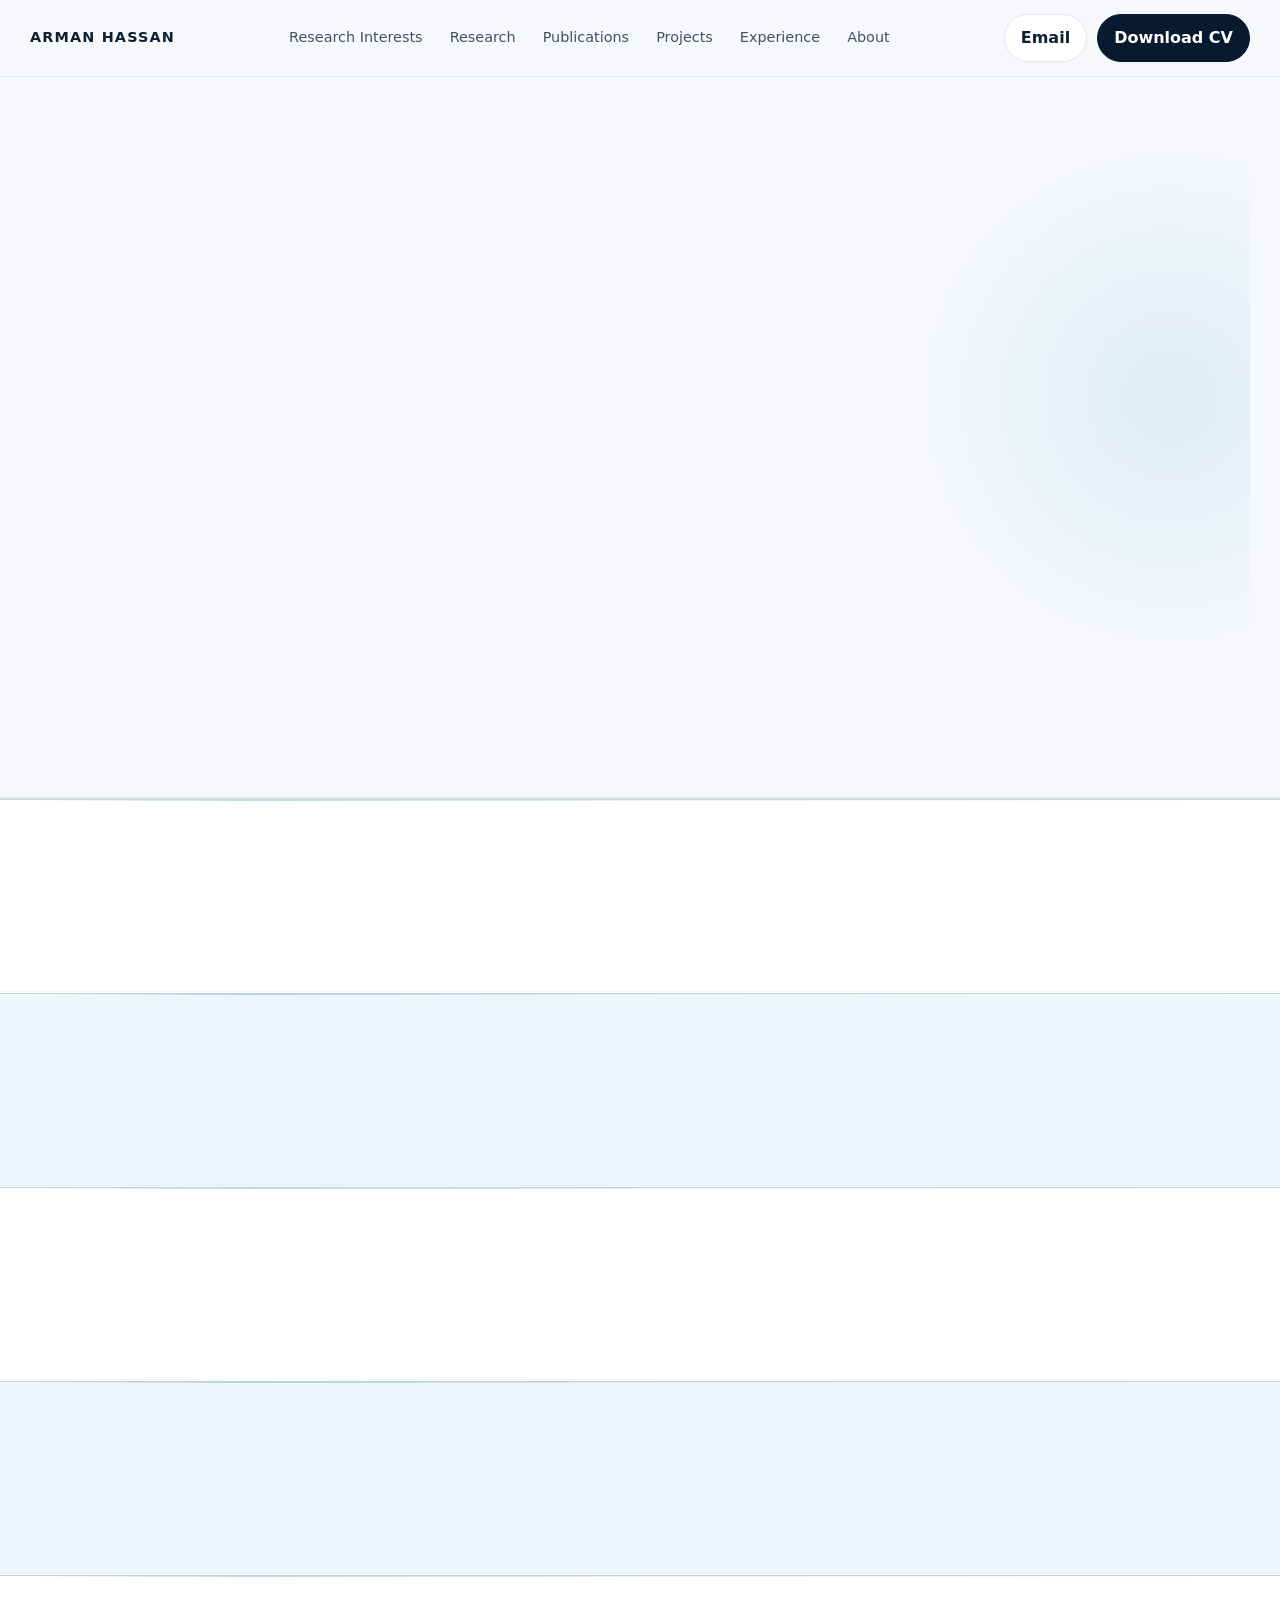
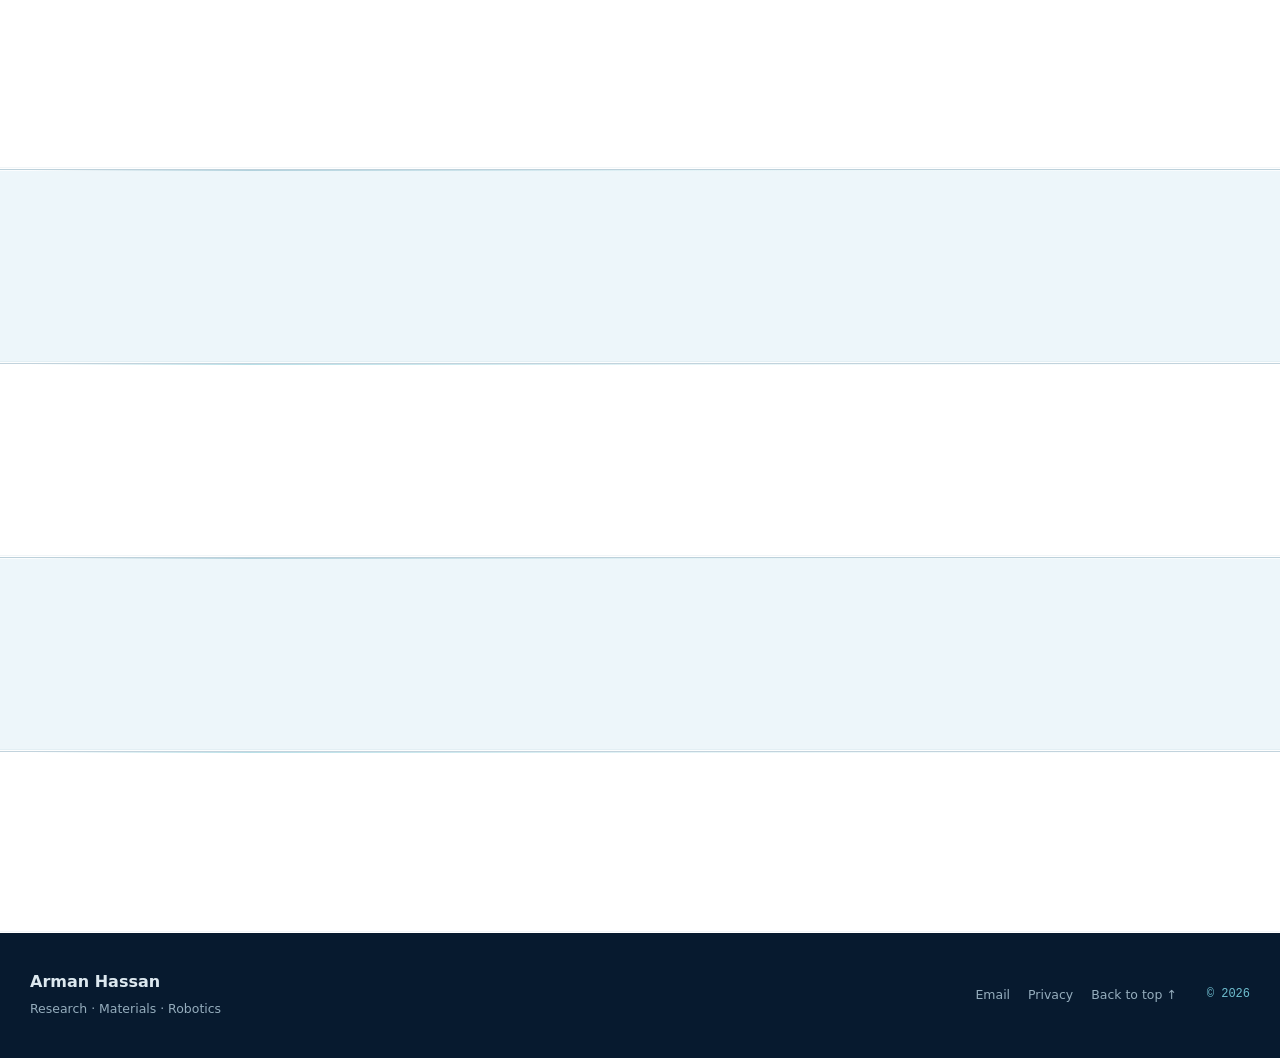
==== index.html @ c86fef94 "Add files via upload" ====
<!doctype html>
<html lang="en">
<head>
  <meta charset="utf-8">
  <meta name="viewport" content="width=device-width, initial-scale=1">
  <meta name="description" content="Mechanical Engineering researcher portfolio">
  <meta name="theme-color" content="#071a2f">
  <meta property="og:title" content="Md. Arman Hassan | Mechanical Engineering Researcher">
  <meta property="og:description" content="Research portfolio in thermal transport, advanced materials, programmable structures, and robotics.">
  <meta property="og:type" content="website">
  <title>Md. Arman Hassan | Mechanical Engineering Researcher</title>
  <link rel="stylesheet" href="css/style.css?v=20260914-subtle-rescroll-v1">
</head>
<body>
  <header class="nav">
    <div class="container nav-inner">
      <a class="brand" href="#top">ARMAN HASSAN</a>
      <button id="menu-toggle" class="menu-toggle" aria-label="Toggle menu" aria-expanded="false">☰</button>
      <nav id="nav-links" class="nav-links" aria-label="Primary navigation">
        <a href="#research-interests">Research Interests</a>
        <a href="#research">Research</a>
        <a href="#publications">Publications</a>
        <a href="#projects">Projects</a>
        <a href="#experience">Experience</a>
        <a href="#about">About</a>
      </nav>
      <div class="nav-actions">
        <a id="nav-email" class="nav-btn" data-location="navbar" href="#">Email</a>
        <a id="nav-cv" class="nav-btn primary cv-link" data-location="navbar" href="#" target="_blank">Download CV</a>
      </div>
    </div>
  </header>

  <main id="top">
    <section class="container hero" id="hero"></section>
    <div class="stats-wrap"><div class="container stats" id="stats"></div></div>

    <section class="section portfolio-section section-surface-white">
      <div class="container" id="research-interests"></div>
    </section>

    <section class="section portfolio-section section-surface-blue">
      <div class="container" id="research"></div>
    </section>

    <section class="section portfolio-section section-surface-white">
      <div class="container" id="publications"></div>
    </section>

    <section class="section portfolio-section section-surface-blue">
      <div class="container" id="bridge"></div>
    </section>

    <section class="section portfolio-section section-surface-white">
      <div class="container" id="projects"></div>
    </section>

    <section class="section portfolio-section section-surface-blue">
      <div class="container" id="experience"></div>
    </section>

    <section class="section portfolio-section section-surface-white">
      <div class="container" id="skills"></div>
      <div class="container" id="honors"></div>
    </section>

    <section class="section portfolio-section section-surface-blue">
      <div class="container" id="about"></div>
    </section>

    <section class="section portfolio-section section-surface-white portfolio-section-contact">
      <div class="container" id="contact"></div>
    </section>
  </main>

  <footer class="footer">
    <div class="container footer-inner">
      <div><strong id="footer-name">Arman Hassan</strong><span>Research · Materials · Robotics</span></div>
      <div class="footer-links"><a id="footer-email" href="#">Email</a><a href="privacy.html">Privacy</a><a href="#top">Back to top ↑</a></div>
      <div class="footer-mark">© 2026</div>
    </div>
  </footer>

  <script src="js/portfolio-data.js?v=20260913-subtle-motion-v2"></script>
  <script src="js/analytics.js?v=20260913-subtle-motion-v2"></script>
  <script src="js/app.js?v=20260914-subtle-rescroll-v1"></script>
</body>
</html>
---- css/style.css ----
/* SUBTLE RE-SCROLL STYLE BUILD: 20260914-subtle-rescroll-v1 */
/* SUBTLE PROFESSIONAL MOTION STYLE BUILD: 20260913-subtle-motion-v2 */
/* REFERENCE-INSPIRED MOTION STYLE BUILD: 20260913-reference-motion-v1 */
/* CLEAN BRIDGE ICON STYLE BUILD: 20260910-clean-bridge-icons-v1 */
/* FINAL SECTION + BULLET POLISH BUILD: 20260910-alt-sections-clean-v1 */
/* STRONG SECTION TRANSITION STYLE BUILD: 20260910-section-transitions-v2 */
/* PROFESSIONAL NO-NUMBERING STYLE BUILD: 20260910-professional-no-numbers */
/* PORTFOLIO STYLE BUILD: 20260910-final2 */
:root {
  --bg: #f6f8fb;
  --surface: #ffffff;
  --ink: #102033;
  --muted: #627184;
  --line: #dfe6ee;
  --navy: #071a2f;
  --blue: #0e4f6e;
  --cyan: #28a4bf;
  --cyan-soft: #e7f6f9;
  --radius: 22px;
  --shadow: 0 18px 60px rgba(16, 32, 51, .08);
  --max: 1220px;
}
*{box-sizing:border-box} html{scroll-behavior:smooth} body{margin:0;background:var(--bg);color:var(--ink);font-family:Inter,ui-sans-serif,system-ui,-apple-system,BlinkMacSystemFont,"Segoe UI",sans-serif;line-height:1.65;-webkit-font-smoothing:antialiased} a{color:inherit;text-decoration:none} img{display:block;max-width:100%} button{font:inherit} .container{width:min(var(--max),calc(100% - 40px));margin:auto}.section{padding:96px 0}.section-alt{background:#edf2f7}.eyebrow{font-size:.76rem;letter-spacing:.17em;text-transform:uppercase;font-weight:800;color:var(--blue)}
.nav{position:sticky;top:0;z-index:50;background:rgba(246,248,251,.84);backdrop-filter:blur(18px);border-bottom:1px solid rgba(223,230,238,.8)}.nav-inner{height:76px;display:flex;align-items:center;justify-content:space-between;gap:24px}.brand{font-weight:900;letter-spacing:.08em;font-size:.9rem}.nav-links{display:flex;align-items:center;gap:27px;font-size:.9rem;color:#415266}.nav-links a:hover{color:var(--navy)}.nav-actions{display:flex;gap:10px}.menu-toggle{display:none;border:0;background:none;font-size:1.35rem;cursor:pointer}.nav-btn{padding:10px 16px;border:1px solid var(--line);border-radius:999px;font-weight:700;background:#fff}.nav-btn.primary{background:var(--navy);color:#fff;border-color:var(--navy)}
.hero{min-height:720px;display:grid;grid-template-columns:1.08fr .92fr;gap:80px;align-items:center;padding-top:64px;padding-bottom:64px;position:relative;overflow:hidden}.hero::before{content:"";position:absolute;width:520px;height:520px;border-radius:50%;background:radial-gradient(circle,rgba(40,164,191,.12),transparent 68%);right:-180px;top:60px;pointer-events:none}.hero-copy h1{font-size:clamp(3.5rem,7vw,6.4rem);line-height:.96;letter-spacing:-.055em;margin:14px 0 22px;color:var(--navy);max-width:800px}.hero-kicker{font-size:1.25rem;font-weight:750;color:#1c4e66;margin:0 0 22px}.hero-text{max-width:720px;color:#506073;font-size:1.06rem}.phd-chip{display:inline-flex;align-items:center;gap:9px;margin:22px 0 24px;font-size:.85rem;font-weight:800;border:1px solid #cde4e9;background:var(--cyan-soft);padding:8px 13px;border-radius:999px;color:#15566a}.phd-chip span{width:8px;height:8px;border-radius:50%;background:var(--cyan)}.hero-actions{display:flex;align-items:center;flex-wrap:wrap;gap:12px}.btn{display:inline-flex;align-items:center;justify-content:center;min-height:48px;padding:0 20px;border-radius:12px;font-weight:800;border:1px solid transparent;transition:.2s ease}.btn-primary{background:var(--navy);color:#fff}.btn-primary:hover{transform:translateY(-2px);box-shadow:0 12px 30px rgba(7,26,47,.18)}.btn-secondary{background:#fff;border-color:var(--line)}.btn-secondary:hover{border-color:#9fb5c6}.btn-small{min-height:40px;padding:0 14px;font-size:.85rem}.text-link{font-weight:800;color:var(--blue);padding:10px}.social-row{display:flex;gap:9px;margin-top:22px}.social-link{width:38px;height:38px;border:1px solid var(--line);border-radius:50%;display:grid;place-items:center;background:#fff;font-size:.75rem;font-weight:900}.portrait-shell{position:relative;max-width:470px;margin-left:auto}.portrait{width:100%;aspect-ratio:4/5;object-fit:cover;object-position:center 20%;border-radius:34px;box-shadow:var(--shadow);filter:saturate(.88)}.portrait-shell::before{content:"";position:absolute;inset:-22px 28px 30px -22px;border:1px solid #c7dde5;border-radius:38px;z-index:-1}.portrait-caption{position:absolute;left:-42px;bottom:30px;background:rgba(255,255,255,.95);border:1px solid var(--line);border-radius:16px;padding:16px 18px;box-shadow:0 12px 32px rgba(16,32,51,.1);display:flex;flex-direction:column;max-width:270px}.portrait-caption strong{font-size:.9rem}.portrait-caption span{font-size:.78rem;color:var(--muted)}.lattice{position:absolute;width:150px;height:150px;background-image:linear-gradient(30deg,rgba(40,164,191,.15) 12%,transparent 12.5%,transparent 87%,rgba(40,164,191,.15) 87.5%),linear-gradient(150deg,rgba(40,164,191,.15) 12%,transparent 12.5%,transparent 87%,rgba(40,164,191,.15) 87.5%);background-size:44px 76px;z-index:-1}.lattice-a{right:-42px;top:-40px}.lattice-b{left:-70px;bottom:50px;transform:rotate(18deg)}
.stats-wrap{border-top:1px solid var(--line);border-bottom:1px solid var(--line);background:#fff}.stats{display:grid;grid-template-columns:repeat(5,1fr)}.stat{padding:28px 22px;border-right:1px solid var(--line)}.stat:last-child{border-right:0}.stat strong{display:block;font-size:1.2rem;color:var(--navy)}.stat span{display:block;font-size:.82rem;color:var(--muted);margin-top:2px}.section-head{display:grid;grid-template-columns:60px minmax(0,760px);gap:20px;margin-bottom:44px}.section-index{font-family:ui-monospace,SFMono-Regular,Menlo,monospace;color:#90a3b4;font-size:.82rem;padding-top:8px}.section-head h2,.bridge-box h2,.contact-card h2{font-size:clamp(2.2rem,5vw,4rem);line-height:1.05;letter-spacing:-.04em;margin:4px 0 16px;color:var(--navy)}.section-head p{margin:0;color:var(--muted);max-width:720px}
.interest-grid{display:grid;grid-template-columns:1.15fr 1fr .85fr;gap:18px}.interest-card{background:#fff;border:1px solid var(--line);border-radius:var(--radius);padding:30px;position:relative;min-height:360px}.interest-card.primary{background:var(--navy);color:#eaf2f7;border-color:var(--navy)}.interest-card.primary .micro-label,.interest-card.primary p{color:#a9c0d2}.interest-card.primary .tag{background:rgba(255,255,255,.08);border-color:rgba(255,255,255,.16);color:#eaf6fb}.interest-card h3{font-size:1.55rem;line-height:1.2;margin:10px 0 14px}.interest-card p{font-size:.93rem;color:var(--muted)}.card-number{position:absolute;right:24px;top:20px;font-family:ui-monospace,monospace;color:#9eb1c2;font-size:.8rem}.micro-label{font-size:.7rem;text-transform:uppercase;letter-spacing:.14em;font-weight:850;color:var(--blue)}.tag-row{display:flex;flex-wrap:wrap;gap:7px;margin-top:20px}.tag{font-size:.72rem;padding:6px 9px;border-radius:999px;border:1px solid #dbe6ee;background:#f7fafc;color:#4d6072}
.research-list{display:grid;gap:28px}.research-card{display:grid;grid-template-columns:1.02fr .98fr;background:#fff;border:1px solid var(--line);border-radius:26px;overflow:hidden;box-shadow:0 14px 40px rgba(16,32,51,.045)}.research-card:nth-child(even){grid-template-columns:.98fr 1.02fr}.research-card:nth-child(even) .research-image-wrap{order:2}.research-image-wrap{min-height:380px;background:#0e2638;overflow:hidden}.research-image{width:100%;height:100%;object-fit:cover;transition:transform .4s ease}.research-card:hover .research-image{transform:scale(1.018)}.research-content{padding:42px}.research-content h3{font-size:1.8rem;line-height:1.18;margin:12px 0 8px;color:var(--navy)}.project-meta{display:flex;align-items:center;gap:9px;font-size:.75rem;text-transform:uppercase;letter-spacing:.1em;font-weight:800;color:var(--blue)}.status-dot{width:6px;height:6px;border-radius:50%;background:var(--cyan)}.institution{font-weight:800;color:#41566b}.supervisor{font-size:.85rem;color:var(--muted)}.method-line{margin-top:22px;padding-top:18px;border-top:1px solid var(--line);display:flex;gap:12px;font-size:.82rem;color:var(--muted)}.method-line strong{color:var(--ink)}.workflow{display:flex;align-items:center;justify-content:space-between;gap:8px;margin-top:34px;background:#0a2035;color:#e7f3fa;border-radius:20px;padding:18px 22px;overflow-x:auto}.workflow-step{min-width:118px}.workflow-step span{display:block;font-size:.68rem;color:#6fb7c9;font-family:ui-monospace,monospace}.workflow-step strong{display:block;font-size:.78rem;margin-top:5px}.workflow-arrow{color:#64b8c9}
.publication-list{border-top:1px solid var(--line)}.publication{display:grid;grid-template-columns:64px 1fr 170px;gap:24px;padding:32px 0;border-bottom:1px solid var(--line)}.publication-number{font-family:ui-monospace,monospace;color:#92a4b5}.publication-main h3{font-size:1.25rem;line-height:1.35;margin:4px 0 8px}.publication-year{font-size:.75rem;font-weight:800;color:var(--blue)}.authors,.publication-main p{color:var(--muted);font-size:.9rem}.contribution{padding-left:14px;border-left:3px solid #bee1e9}.publication-action{display:flex;flex-direction:column;align-items:flex-end;gap:8px}.publication-action span{font-family:ui-monospace,monospace;font-size:.7rem;color:var(--muted);text-align:right}
.bridge-box{background:linear-gradient(145deg,#071a2f,#0b3549);color:#dcebf2;border-radius:32px;padding:64px;position:relative;overflow:hidden}.bridge-box::after{content:"";position:absolute;width:400px;height:400px;border:1px solid rgba(99,205,230,.14);border-radius:50%;right:-130px;top:-130px}.bridge-box h2{color:#fff}.bridge-box .eyebrow{color:#70c8d8}.bridge-intro{max-width:900px;color:#abc2cf}.bridge-stages{display:grid;grid-template-columns:1fr 50px 1fr 50px 1fr;gap:10px;align-items:center;margin-top:40px}.bridge-stage{border:1px solid rgba(255,255,255,.12);border-radius:18px;padding:24px;background:rgba(255,255,255,.035)}.bridge-stage h3{margin:10px 0}.bridge-stage ul{margin:0;padding-left:18px;color:#a9c0ce;font-size:.88rem}.bridge-icon{font-family:ui-monospace,monospace;color:#76c6d6;font-size:.75rem}.bridge-arrow{text-align:center;font-size:1.6rem;color:#63b9ca}
.project-grid{display:grid;grid-template-columns:repeat(3,1fr);gap:18px}.project-card{background:#fff;border:1px solid var(--line);border-radius:22px;overflow:hidden;transition:.22s ease}.project-card:hover{transform:translateY(-4px);box-shadow:0 16px 40px rgba(16,32,51,.08)}.project-featured{grid-column:span 2}.project-image-wrap{aspect-ratio:16/10;background:#0b1827;overflow:hidden}.project-featured .project-image-wrap{aspect-ratio:16/8}.project-image{width:100%;height:100%;object-fit:contain;padding:16px;transition:.3s ease}.project-card:hover .project-image{transform:scale(1.025)}.project-body{padding:24px}.project-body h3{font-size:1.25rem;line-height:1.25;margin:7px 0}.project-body p{font-size:.9rem;color:var(--muted)}.role{font-weight:800;color:#425c72!important}
.experience-grid{display:grid;grid-template-columns:1fr 1fr;gap:50px}.experience-label{font-size:.8rem;text-transform:uppercase;letter-spacing:.12em;color:var(--blue);border-bottom:1px solid var(--line);padding-bottom:12px}.timeline-item{display:grid;grid-template-columns:18px 1fr;gap:12px;position:relative;padding:22px 0;border-bottom:1px solid var(--line)}.timeline-dot{width:9px;height:9px;border-radius:50%;background:var(--cyan);margin-top:9px}.timeline-item h3{margin:0 0 2px}.timeline-item p{color:var(--muted);font-size:.91rem}.period{font-family:ui-monospace,monospace!important;font-size:.72rem!important;color:var(--blue)!important}.education-card{margin-top:50px;background:#fff;border:1px solid var(--line);border-radius:22px;padding:32px;display:grid;grid-template-columns:1fr 1fr;gap:30px}.education-card h3{font-size:1.5rem;margin:6px 0}.education-thesis{color:var(--muted)}.education-metrics{display:grid;grid-template-columns:repeat(3,1fr);gap:10px}.education-metrics div{border-left:1px solid var(--line);padding-left:16px}.education-metrics strong{display:block}.education-metrics span{font-size:.75rem;color:var(--muted)}
.skills-grid{display:grid;grid-template-columns:repeat(5,1fr);gap:12px}.skill-card{background:#fff;border:1px solid var(--line);border-radius:18px;padding:22px}.skill-card h3{font-size:.9rem;min-height:42px}.skill-list{display:flex;flex-direction:column;gap:8px}.skill-list span{font-size:.82rem;color:var(--muted);padding-bottom:7px;border-bottom:1px dashed #e4eaf0}.honors-strip{margin-top:50px;display:grid;grid-template-columns:repeat(3,1fr);border:1px solid var(--line);border-radius:18px;overflow:hidden;background:#fff}.honors-strip div{padding:22px;border-right:1px solid var(--line)}.honors-strip div:last-child{border-right:0}.honors-strip strong{display:block}.honors-strip span{font-size:.8rem;color:var(--muted)}
.about-grid{display:grid;grid-template-columns:.8fr 1.2fr;gap:70px;align-items:start}.about-grid .section-head{grid-template-columns:50px 1fr;margin:0}.about-copy{font-size:1.13rem;line-height:1.85;color:#4f6072;margin:0}.contact-card{display:grid;grid-template-columns:1.2fr .8fr;gap:60px;background:#fff;border:1px solid var(--line);border-radius:28px;padding:50px;box-shadow:var(--shadow)}.contact-card h2{font-size:3rem}.contact-card p{color:var(--muted)}.contact-actions{display:flex;flex-direction:column;align-items:flex-start;gap:12px;justify-content:center}.contact-actions span{font-size:.82rem;color:var(--muted)}
.footer{background:#071a2f;color:#dce8ef;padding:36px 0}.footer-inner{display:grid;grid-template-columns:1fr auto auto;gap:30px;align-items:center}.footer strong{display:block}.footer span,.footer a{font-size:.78rem;color:#95adbd}.footer a:hover{color:#fff}.footer-links{display:flex;gap:18px}.footer-mark{font-family:ui-monospace,monospace;color:#70bfd0;font-size:.75rem}
.reveal{opacity:0;transform:translateY(16px);transition:opacity .55s ease,transform .55s ease}.reveal.visible{opacity:1;transform:none}
.privacy-main{max-width:820px;margin:90px auto;padding:0 24px}.privacy-main h1{font-size:3rem;letter-spacing:-.04em}.privacy-main h2{margin-top:38px}.privacy-main p,.privacy-main li{color:var(--muted)}
@media (max-width:1020px){.hero{grid-template-columns:1fr .72fr;gap:36px}.hero-copy h1{font-size:4.4rem}.interest-grid{grid-template-columns:1fr 1fr}.interest-card.support{grid-column:span 2}.project-grid{grid-template-columns:1fr 1fr}.skills-grid{grid-template-columns:repeat(3,1fr)}.bridge-box{padding:44px}.bridge-stages{grid-template-columns:1fr}.bridge-arrow{transform:rotate(90deg)}.publication{grid-template-columns:46px 1fr}.publication-action{grid-column:2;align-items:flex-start}.experience-grid{gap:28px}.education-card{grid-template-columns:1fr}.about-grid{grid-template-columns:1fr}.contact-card{grid-template-columns:1fr}}
@media (max-width:760px){.container{width:min(100% - 26px,var(--max))}.section{padding:68px 0}.nav-inner{height:68px}.nav-actions{display:none}.menu-toggle{display:block}.nav-links{position:absolute;left:13px;right:13px;top:72px;display:none;flex-direction:column;align-items:stretch;background:#fff;padding:18px;border:1px solid var(--line);border-radius:16px;box-shadow:var(--shadow)}.nav-links.open{display:flex}.hero{grid-template-columns:1fr;padding-top:48px;min-height:0}.hero-copy h1{font-size:3.3rem}.hero-visual{order:-1}.portrait-shell{max-width:310px;margin:auto}.portrait-caption{left:-4px;right:-4px;bottom:-24px;max-width:none}.stats{grid-template-columns:repeat(2,1fr)}.stat{border-bottom:1px solid var(--line)}.stat:nth-child(even){border-right:0}.section-head{grid-template-columns:1fr;gap:4px}.section-index{display:none}.interest-grid{grid-template-columns:1fr}.interest-card.support{grid-column:auto}.research-card,.research-card:nth-child(even){grid-template-columns:1fr}.research-card:nth-child(even) .research-image-wrap{order:0}.research-image-wrap{min-height:260px}.research-content{padding:26px}.workflow{align-items:flex-start}.publication{grid-template-columns:1fr}.publication-number{display:none}.publication-action{grid-column:auto}.bridge-box{padding:30px 22px}.project-grid{grid-template-columns:1fr}.project-featured{grid-column:auto}.experience-grid{grid-template-columns:1fr}.education-metrics{grid-template-columns:1fr}.skills-grid{grid-template-columns:1fr 1fr}.honors-strip{grid-template-columns:1fr}.honors-strip div{border-right:0;border-bottom:1px solid var(--line)}.contact-card{padding:30px 22px}.contact-card h2{font-size:2.25rem}.footer-inner{grid-template-columns:1fr}.footer-links{flex-wrap:wrap}}
@media (max-width:480px){.hero-copy h1{font-size:2.85rem}.skills-grid{grid-template-columns:1fr}.stats{grid-template-columns:1fr}.stat{border-right:0}.hero-actions{align-items:stretch}.hero-actions .btn{width:100%}.text-link{text-align:center}}


/* ==========================================================
   SUBTLE PORTFOLIO ANIMATIONS
   Academic, restrained, and disabled for reduced motion.
   ========================================================== */

/* A little depth when the sticky navigation separates from the page */
.nav{
  transition:background-color .28s ease,border-color .28s ease,box-shadow .28s ease;
}
.nav.nav-scrolled{
  background:rgba(246,248,251,.94);
  border-bottom-color:rgba(192,207,219,.9);
  box-shadow:0 10px 30px rgba(16,32,51,.055);
}

/* Animated navigation underline */
.nav-links a{
  position:relative;
  transition:color .2s ease;
}
.nav-links a::after{
  content:"";
  position:absolute;
  left:0;
  right:0;
  bottom:-8px;
  height:2px;
  border-radius:999px;
  background:var(--cyan);
  transform:scaleX(0);
  transform-origin:center;
  transition:transform .22s ease;
}
.nav-links a:hover::after,
.nav-links a:focus-visible::after{
  transform:scaleX(1);
}

/* Hero entrance is slightly more directional than the standard reveal */
.hero-copy.reveal{
  transform:translate3d(-18px,20px,0);
}
.hero-visual.reveal{
  transform:translate3d(22px,14px,0) scale(.985);
}
.hero-copy.reveal.visible,
.hero-visual.reveal.visible{
  transform:translate3d(0,0,0) scale(1);
}

/* Slow technical background motion */
.lattice-a{animation:latticeFloatA 8s ease-in-out infinite;}
.lattice-b{animation:latticeFloatB 10s ease-in-out infinite;}
@keyframes latticeFloatA{
  0%,100%{transform:translate3d(0,0,0) rotate(0deg)}
  50%{transform:translate3d(-7px,9px,0) rotate(2deg)}
}
@keyframes latticeFloatB{
  0%,100%{transform:translate3d(0,0,0) rotate(18deg)}
  50%{transform:translate3d(8px,-7px,0) rotate(16deg)}
}

/* Tiny pulse for active/research status — deliberately slow */
.phd-chip span,
.status-dot{
  position:relative;
  box-shadow:0 0 0 0 rgba(40,164,191,.34);
  animation:statusPulse 2.8s ease-out infinite;
}
@keyframes statusPulse{
  0%{box-shadow:0 0 0 0 rgba(40,164,191,.34)}
  55%,100%{box-shadow:0 0 0 8px rgba(40,164,191,0)}
}

/* Staggered scroll entrance. JS supplies --reveal-delay. */
.reveal{
  opacity:0;
  transform:translate3d(0,22px,0) scale(.992);
  filter:blur(2px);
  transition:
    opacity .62s cubic-bezier(.2,.7,.2,1),
    transform .62s cubic-bezier(.2,.7,.2,1),
    filter .62s ease;
  transition-delay:var(--reveal-delay,0ms);
  will-change:opacity,transform;
}
.reveal.visible{
  opacity:1;
  transform:translate3d(0,0,0) scale(1);
  filter:blur(0);
}

/* Academic metric entrance and gentle hover */
.stat{
  opacity:0;
  transform:translateY(10px);
  transition:
    opacity .5s ease,
    transform .5s cubic-bezier(.2,.7,.2,1),
    background-color .2s ease;
  transition-delay:var(--stat-delay,0ms);
}
.stats.stats-ready .stat{
  opacity:1;
  transform:none;
}
.stat:hover{background:#f8fbfd;}
.stat strong{transition:transform .2s ease,color .2s ease;}
.stat:hover strong{transform:translateY(-2px);color:var(--blue);}

/* Cards get tactile depth without looking like a startup dashboard */
.interest-card,
.research-card,
.bridge-stage,
.skill-card,
.education-card,
.contact-card{
  transition:
    transform .28s cubic-bezier(.2,.7,.2,1),
    box-shadow .28s ease,
    border-color .28s ease;
}
.interest-card:hover,
.skill-card:hover{
  transform:translateY(-5px);
  border-color:#c8d8e4;
  box-shadow:0 16px 38px rgba(16,32,51,.07);
}
.interest-card.primary:hover{
  border-color:#16465e;
  box-shadow:0 20px 46px rgba(7,26,47,.18);
}
.research-card:hover{
  transform:translateY(-5px);
  box-shadow:0 22px 52px rgba(16,32,51,.085);
  border-color:#ccdce7;
}
.bridge-stage:hover{
  transform:translateY(-4px);
  border-color:rgba(112,200,216,.38);
  background:rgba(255,255,255,.055);
}
.education-card:hover,
.contact-card:hover{
  transform:translateY(-3px);
  box-shadow:0 22px 58px rgba(16,32,51,.09);
}

/* Images ease forward on hover */
.research-image{transition:transform .65s cubic-bezier(.2,.7,.2,1),filter .35s ease;}
.research-card:hover .research-image{transform:scale(1.035);filter:saturate(1.04);}
.project-image{transition:transform .45s cubic-bezier(.2,.7,.2,1),filter .3s ease;}
.project-card:hover .project-image{transform:scale(1.04);filter:saturate(1.03);}

/* Tags react very lightly */
.tag{
  transition:transform .18s ease,border-color .18s ease,background-color .18s ease;
}
.tag:hover{
  transform:translateY(-1px);
  border-color:#bad6e0;
  background:#f0f8fa;
}
.interest-card.primary .tag:hover{background:rgba(255,255,255,.13);}

/* Buttons: lift plus a restrained moving highlight */
.btn,
.nav-btn{
  position:relative;
  overflow:hidden;
  transition:transform .2s ease,box-shadow .2s ease,border-color .2s ease,background-color .2s ease;
}
.btn::after,
.nav-btn::after{
  content:"";
  position:absolute;
  top:-40%;
  left:-55%;
  width:35%;
  height:180%;
  background:linear-gradient(90deg,transparent,rgba(255,255,255,.3),transparent);
  transform:skewX(-18deg);
  transition:left .48s ease;
  pointer-events:none;
}
.btn:hover::after,
.nav-btn:hover::after{left:125%;}
.btn:hover,
.nav-btn:hover{transform:translateY(-2px);}

/* Social buttons feel responsive */
.social-link{
  transition:transform .2s ease,border-color .2s ease,box-shadow .2s ease,color .2s ease;
}
.social-link:hover{
  transform:translateY(-3px) scale(1.04);
  border-color:#b8d5df;
  color:var(--blue);
  box-shadow:0 8px 22px rgba(16,32,51,.08);
}

/* Workflow receives a very subtle moving cue */
.workflow-arrow{
  animation:arrowNudge 2.4s ease-in-out infinite;
}
.workflow-arrow:nth-of-type(2){animation-delay:.12s;}
.workflow-arrow:nth-of-type(4){animation-delay:.24s;}
@keyframes arrowNudge{
  0%,100%{transform:translateX(0);opacity:.7}
  50%{transform:translateX(3px);opacity:1}
}

/* Timeline dots activate on hover */
.timeline-dot{transition:transform .2s ease,box-shadow .2s ease;}
.timeline-item:hover .timeline-dot{
  transform:scale(1.25);
  box-shadow:0 0 0 6px rgba(40,164,191,.12);
}

/* Better keyboard focus while keeping the aesthetic clean */
a:focus-visible,
button:focus-visible{
  outline:3px solid rgba(40,164,191,.28);
  outline-offset:4px;
}

@media (prefers-reduced-motion:reduce){
  html{scroll-behavior:auto}
  *,*::before,*::after{animation-duration:.01ms!important;animation-iteration-count:1!important;transition-duration:.01ms!important;scroll-behavior:auto!important}
  .reveal,.hero-copy.reveal,.hero-visual.reveal,.stat{opacity:1!important;transform:none!important;filter:none!important}
}

/* ==========================================================
   CLICKABLE CASE-STUDY ARCHITECTURE
   Shorter homepage + reusable research/project detail pages.
   ========================================================== */

/* The homepage now uses compact cards instead of long case studies. */
.research-grid-compact{
  display:grid;
  grid-template-columns:repeat(3,minmax(0,1fr));
  gap:18px;
}
.research-card-compact{
  display:flex;
  flex-direction:column;
  min-width:0;
  background:#fff;
  border:1px solid var(--line);
  border-radius:22px;
  overflow:hidden;
  box-shadow:0 12px 34px rgba(16,32,51,.045);
  transition:transform .28s cubic-bezier(.2,.7,.2,1),box-shadow .28s ease,border-color .28s ease;
}
.research-card-compact:hover{
  transform:translateY(-6px);
  border-color:#c6d8e4;
  box-shadow:0 22px 52px rgba(16,32,51,.09);
}
.research-card-media{
  aspect-ratio:16/10;
  overflow:hidden;
  background:#0e2638;
}
.research-card-media img{
  width:100%;
  height:100%;
  object-fit:cover;
  transition:transform .55s cubic-bezier(.2,.7,.2,1),filter .3s ease;
}
.research-card-compact:hover .research-card-media img{transform:scale(1.045);filter:saturate(1.04)}
.research-card-body{display:flex;flex-direction:column;flex:1;padding:24px}
.research-card-body h3{font-size:1.3rem;line-height:1.25;margin:12px 0 10px;color:var(--navy)}
.research-card-body>p{margin:0;color:var(--muted);font-size:.9rem;display:-webkit-box;-webkit-line-clamp:4;-webkit-box-orient:vertical;overflow:hidden}
.explore-link{display:inline-flex;align-items:center;gap:8px;margin-top:auto;padding-top:22px;font-weight:850;color:var(--blue);font-size:.86rem}
.explore-link b{font-size:1.1rem;transition:transform .2s ease}
.research-card-compact:hover .explore-link b,.project-card-link:hover .explore-link b{transform:translateX(4px)}

.compact-project-grid .project-card{grid-column:auto}
.project-card-link{display:flex;flex-direction:column;color:inherit}
.project-card-link .project-body{display:flex;flex-direction:column;flex:1}
.project-card-link .project-summary{display:-webkit-box;-webkit-line-clamp:3;-webkit-box-orient:vertical;overflow:hidden}
.project-card-link .explore-link{padding-top:18px}
.compact-project-grid .project-image-wrap{aspect-ratio:16/10}

.compact-experience .timeline-item p:last-child{display:-webkit-box;-webkit-line-clamp:4;-webkit-box-orient:vertical;overflow:hidden}
.compact-heading{margin-bottom:30px}
.compact-skills .skill-card{padding:18px}

/* Detail pages */
.detail-root{min-height:70vh}
.detail-nav .nav-inner{height:70px}
.detail-back{display:inline-flex;margin-bottom:28px;color:var(--blue);font-size:.86rem;font-weight:800}
.detail-hero{padding:74px 0 64px;background:linear-gradient(180deg,#f6f8fb 0%,#eef3f7 100%);border-bottom:1px solid var(--line)}
.detail-hero-grid{display:grid;grid-template-columns:1.04fr .96fr;gap:64px;align-items:center}
.detail-hero-copy h1{font-size:clamp(2.7rem,5.4vw,5.2rem);line-height:1.02;letter-spacing:-.048em;color:var(--navy);margin:10px 0 16px}
.detail-meta{font-size:.78rem;letter-spacing:.08em;text-transform:uppercase;font-weight:850;color:var(--blue)}
.detail-lead{max-width:760px;font-size:1.08rem;color:#4e6072;margin-top:22px}
.detail-hero-media{appearance:none;border:0;padding:0;position:relative;overflow:hidden;border-radius:28px;background:#0a1e31;box-shadow:var(--shadow);cursor:zoom-in;text-align:left}
.detail-hero-media img{width:100%;aspect-ratio:4/3;object-fit:contain;padding:18px;transition:transform .5s ease}
.detail-hero-media:hover img{transform:scale(1.025)}
.detail-hero-media span{position:absolute;right:14px;bottom:14px;background:rgba(255,255,255,.94);border:1px solid var(--line);padding:8px 12px;border-radius:999px;font-size:.76rem;font-weight:800;color:var(--navy)}

.detail-content{display:grid;grid-template-columns:minmax(0,1fr) 320px;gap:70px;padding-top:76px;padding-bottom:30px}
.detail-main{min-width:0}
.detail-section{padding:0 0 42px;margin-bottom:42px;border-bottom:1px solid var(--line)}
.detail-section:last-child{border-bottom:0}
.detail-section h2,.detail-section-heading h2,.detail-next h2{font-size:clamp(1.8rem,3vw,2.8rem);line-height:1.14;letter-spacing:-.035em;color:var(--navy);margin:6px 0 14px}
.detail-section p{font-size:1.03rem;color:#506173;max-width:800px}
.detail-side{display:flex;flex-direction:column;gap:16px;align-self:start;position:sticky;top:96px}
.detail-side-card{background:#fff;border:1px solid var(--line);border-radius:18px;padding:22px}
.detail-side-card>span{display:block;padding:8px 0;border-bottom:1px dashed #e4eaf0;color:var(--muted);font-size:.86rem}
.detail-side-card>span:last-child{border-bottom:0}
.detail-side-card ul{padding-left:18px;margin:10px 0 0;color:var(--muted);font-size:.88rem}
.detail-external{display:block;padding:9px 0;font-size:.88rem;font-weight:800;color:var(--blue);border-bottom:1px dashed #e4eaf0}

.detail-gallery-section{padding-top:62px;padding-bottom:92px}
.detail-section-heading{max-width:760px;margin-bottom:30px}
.detail-section-heading>p:last-child{color:var(--muted)}
.detail-gallery{display:grid;grid-template-columns:repeat(3,minmax(0,1fr));gap:16px}
.gallery-item{appearance:none;border:1px solid var(--line);background:#fff;border-radius:18px;overflow:hidden;padding:0;text-align:left;cursor:zoom-in;transition:transform .22s ease,box-shadow .22s ease,border-color .22s ease}
.gallery-item:hover{transform:translateY(-4px);box-shadow:0 16px 36px rgba(16,32,51,.08);border-color:#c7d9e5}
.gallery-item img{width:100%;height:250px;object-fit:contain;background:#0d2032;padding:12px;transition:transform .35s ease}
.gallery-item:hover img{transform:scale(1.025)}
.gallery-item span{display:block;min-height:48px;padding:13px 15px;color:var(--muted);font-size:.8rem}

.video-grid{display:grid;grid-template-columns:repeat(2,minmax(0,1fr));gap:18px}
.video-card{background:#fff;border:1px solid var(--line);border-radius:20px;padding:16px}
.video-card video,.video-frame{width:100%;aspect-ratio:16/9;background:#071a2f;border-radius:13px;overflow:hidden}
.video-card video{display:block}
.video-frame iframe{width:100%;height:100%;border:0}
.video-card h3{margin:14px 0 4px}
.video-card p{margin:0;color:var(--muted);font-size:.86rem}

.detail-next{margin-top:30px;margin-bottom:92px;background:#fff;border:1px solid var(--line);border-radius:24px;padding:34px 38px;display:flex;align-items:center;justify-content:space-between;gap:30px}
.detail-next h2{margin-bottom:0}
.detail-not-found{padding:120px 0}
.detail-not-found h1{font-size:clamp(2.5rem,6vw,5rem);line-height:1;letter-spacing:-.04em;color:var(--navy)}
.detail-not-found p{color:var(--muted);max-width:620px}

/* Full-screen image viewer */
body.lightbox-open{overflow:hidden}
.lightbox{position:fixed;inset:0;z-index:200;background:rgba(5,15,27,.94);display:none;align-items:center;justify-content:center;padding:50px 88px;color:#fff}
.lightbox.open{display:flex;animation:lightboxFade .18s ease}
@keyframes lightboxFade{from{opacity:0}to{opacity:1}}
.lightbox figure{margin:0;max-width:min(1200px,100%);max-height:100%;display:flex;flex-direction:column;align-items:center;gap:12px}
.lightbox img{max-width:100%;max-height:calc(100vh - 130px);object-fit:contain;border-radius:12px;box-shadow:0 24px 80px rgba(0,0,0,.38)}
.lightbox figcaption{font-size:.82rem;color:#c6d6e1;text-align:center}
.lightbox button{position:absolute;border:1px solid rgba(255,255,255,.18);background:rgba(255,255,255,.08);color:#fff;width:48px;height:48px;border-radius:50%;cursor:pointer;font-size:1.3rem;backdrop-filter:blur(8px);transition:background .2s ease,transform .2s ease}
.lightbox button:hover{background:rgba(255,255,255,.16);transform:scale(1.05)}
.lightbox-close{top:22px;right:22px}
.lightbox-prev{left:22px;top:50%}
.lightbox-next{right:22px;top:50%}

@media (max-width:1020px){
  .research-grid-compact{grid-template-columns:1fr 1fr}
  .detail-hero-grid{grid-template-columns:1fr 1fr;gap:36px}
  .detail-content{grid-template-columns:1fr 280px;gap:36px}
  .detail-gallery{grid-template-columns:1fr 1fr}
}
@media (max-width:760px){
  .research-grid-compact{grid-template-columns:1fr}
  .detail-links{display:none}
  .detail-nav .nav-actions{display:flex}
  .detail-nav .nav-btn{padding:8px 12px;font-size:.8rem}
  .detail-hero{padding:48px 0}
  .detail-hero-grid{grid-template-columns:1fr}
  .detail-hero-copy h1{font-size:2.7rem}
  .detail-hero-media{order:-1}
  .detail-content{grid-template-columns:1fr;padding-top:54px}
  .detail-side{position:static;display:grid;grid-template-columns:1fr}
  .detail-gallery{grid-template-columns:1fr}
  .gallery-item img{height:270px}
  .video-grid{grid-template-columns:1fr}
  .detail-next{flex-direction:column;align-items:flex-start;padding:28px 22px}
  .lightbox{padding:58px 16px 24px}
  .lightbox-prev{left:12px}.lightbox-next{right:12px}.lightbox-close{right:12px;top:12px}
}


/* ==========================================================
   GROUPED PROJECT PROGRAMS — e.g. Team Interplanetar
   ========================================================== */

.inline-detail-link{
  display:inline-flex;
  margin-top:14px;
  font-size:.9rem;
  font-weight:850;
  color:var(--blue);
}

.subprojects-section{
  padding:82px 0 88px;
  background:linear-gradient(180deg,#f7f9fb 0%,#eef3f7 100%);
  border-top:1px solid var(--line);
  border-bottom:1px solid var(--line);
  scroll-margin-top:90px;
}

.subprojects-heading{margin-bottom:22px}

.subproject-jump-nav{
  display:flex;
  flex-wrap:wrap;
  gap:10px;
  margin:0 0 34px;
}

.subproject-jump-nav a{
  display:inline-flex;
  align-items:center;
  min-height:38px;
  padding:8px 14px;
  border:1px solid var(--line);
  border-radius:999px;
  background:#fff;
  color:var(--navy);
  font-size:.8rem;
  font-weight:800;
  transition:transform .2s ease,border-color .2s ease,box-shadow .2s ease,color .2s ease;
}

.subproject-jump-nav a:hover{
  transform:translateY(-2px);
  color:var(--blue);
  border-color:#bed4e1;
  box-shadow:0 8px 20px rgba(16,32,51,.06);
}

.subproject-list{
  display:flex;
  flex-direction:column;
  gap:24px;
}

.subproject-case{
  scroll-margin-top:95px;
  display:grid;
  grid-template-columns:64px minmax(260px,.78fr) minmax(360px,1.22fr);
  gap:26px;
  align-items:start;
  background:#fff;
  border:1px solid var(--line);
  border-radius:24px;
  padding:30px;
  box-shadow:0 12px 34px rgba(16,32,51,.045);
}

.subproject-number{
  display:flex;
  align-items:center;
  justify-content:center;
  width:48px;
  height:48px;
  border-radius:14px;
  background:#0d2639;
  color:#fff;
  font-size:.8rem;
  font-weight:900;
  letter-spacing:.08em;
}

.subproject-copy h3{
  margin:6px 0 10px;
  color:var(--navy);
  font-size:1.6rem;
  line-height:1.15;
  letter-spacing:-.025em;
}

.subproject-copy>p:not(.micro-label){
  margin:0 0 16px;
  color:var(--muted);
}

.subproject-gallery{
  display:grid;
  grid-template-columns:repeat(2,minmax(0,1fr));
  gap:12px;
}

.subproject-gallery:has(.subproject-image:only-child){
  grid-template-columns:1fr;
}

.subproject-image{
  appearance:none;
  border:1px solid var(--line);
  border-radius:16px;
  overflow:hidden;
  background:#0d2032;
  padding:0;
  text-align:left;
  cursor:zoom-in;
  transition:transform .22s ease,box-shadow .22s ease,border-color .22s ease;
}

.subproject-image:hover{
  transform:translateY(-3px);
  border-color:#c4d7e3;
  box-shadow:0 14px 30px rgba(16,32,51,.09);
}

.subproject-image img{
  display:block;
  width:100%;
  height:220px;
  object-fit:contain;
  padding:10px;
  transition:transform .32s ease;
}

.subproject-image:hover img{transform:scale(1.025)}

.subproject-image span{
  display:block;
  padding:10px 12px;
  background:#fff;
  color:var(--muted);
  font-size:.76rem;
}

.subproject-videos{
  grid-column:2 / -1;
  display:grid;
  grid-template-columns:repeat(2,minmax(0,1fr));
  gap:16px;
}

@media (max-width:980px){
  .subproject-case{
    grid-template-columns:52px 1fr;
  }
  .subproject-gallery,
  .subproject-videos{
    grid-column:2;
  }
}

@media (max-width:680px){
  .subprojects-section{padding:60px 0}
  .subproject-case{
    grid-template-columns:1fr;
    padding:22px;
  }
  .subproject-number{
    width:42px;
    height:42px;
  }
  .subproject-gallery,
  .subproject-videos{
    grid-column:1;
    grid-template-columns:1fr;
  }
  .subproject-image img{height:245px}
}


/* ==========================================================
   INTERMEDIATE MOTION DESIGN
   More expressive than the basic version, still appropriate
   for an academic / PhD portfolio.
   ========================================================== */

/* Slim reading-progress indicator */
.scroll-progress{
  position:fixed;
  z-index:500;
  top:0;
  left:0;
  width:100%;
  height:3px;
  transform:scaleX(0);
  transform-origin:left center;
  background:linear-gradient(90deg,#1b718f,#42bac8);
  box-shadow:0 0 12px rgba(66,186,200,.28);
  pointer-events:none;
  will-change:transform;
}

/* Active section in navigation */
.nav-links a{
  position:relative;
}
.nav-links a::after{
  content:"";
  position:absolute;
  left:0;
  right:0;
  bottom:-7px;
  height:2px;
  border-radius:3px;
  background:var(--cyan);
  transform:scaleX(0);
  transform-origin:left;
  transition:transform .24s ease,opacity .24s ease;
  opacity:.65;
}
.nav-links a:hover::after,
.nav-links a.active::after{
  transform:scaleX(1);
}
.nav-links a.active{
  color:var(--navy);
}

/* More dimensional but still restrained section reveal */
.section-head.reveal::after{
  content:"";
  display:block;
  width:min(190px,35vw);
  height:2px;
  margin-top:18px;
  background:linear-gradient(90deg,var(--cyan),transparent);
  transform:scaleX(0);
  transform-origin:left;
  transition:transform .75s cubic-bezier(.2,.75,.2,1) .12s;
}
.section-head.reveal.visible::after{
  transform:scaleX(1);
}

.group-stagger.reveal{
  transition-delay:var(--group-delay,0ms);
}

/* Hero depth */
.portrait,
.portrait-caption,
.lattice{
  will-change:transform,translate;
}
.portrait{
  transition:transform .28s cubic-bezier(.2,.7,.2,1),filter .25s ease;
}
.portrait-caption{
  transition:transform .3s cubic-bezier(.2,.7,.2,1),box-shadow .25s ease;
}
.portrait-shell:hover .portrait-caption{
  box-shadow:0 18px 42px rgba(16,32,51,.14);
}

/* Cursor-follow illumination, deliberately subtle */
.interactive-surface{
  position:relative;
  isolation:isolate;
}
.interactive-surface::after{
  content:"";
  position:absolute;
  z-index:4;
  inset:0;
  border-radius:inherit;
  pointer-events:none;
  opacity:0;
  background:
    radial-gradient(
      240px circle at var(--pointer-x,50%) var(--pointer-y,50%),
      rgba(83,190,207,.085),
      transparent 62%
    );
  transition:opacity .25s ease;
}
.interactive-surface:hover::after{
  opacity:1;
}
.interactive-surface > *{
  position:relative;
  z-index:2;
}

/* Richer card hover */
.research-card-compact,
.project-card-link,
.interest-card{
  transform-style:preserve-3d;
}
.research-card-compact:hover,
.project-card-link:hover{
  transform:translateY(-7px);
  box-shadow:0 22px 50px rgba(16,32,51,.105);
}
.interest-card:hover{
  transform:translateY(-6px);
}
.explore-link{
  position:relative;
}
.explore-link::after{
  content:"";
  position:absolute;
  left:0;
  bottom:-4px;
  width:42px;
  height:1px;
  background:currentColor;
  transform:scaleX(.35);
  transform-origin:left;
  opacity:.45;
  transition:transform .28s ease;
}
.research-card-compact:hover .explore-link::after,
.project-card-link:hover .explore-link::after{
  transform:scaleX(1);
}

/* Publication number gains a small motion cue */
.publication-number{
  transition:transform .25s ease,color .25s ease;
}
.publication:hover .publication-number{
  transform:translateX(4px);
  color:var(--cyan);
}

/* Research-flow / bridge motion */
.bridge-stage{
  transition:transform .28s ease,border-color .28s ease,background .28s ease;
}
.bridge-stage:hover{
  transform:translateY(-4px);
  border-color:rgba(118,198,214,.34);
  background:rgba(255,255,255,.052);
}
.bridge-arrow{
  animation:bridgeArrow 2.2s ease-in-out infinite;
}
.bridge-arrow:nth-of-type(2){animation-delay:.25s}
@keyframes bridgeArrow{
  0%,100%{transform:translateX(0);opacity:.7}
  50%{transform:translateX(4px);opacity:1}
}

/* Skill chips get a polished reaction without constant animation */
.skill-list span{
  transition:transform .2s ease,border-color .2s ease,background .2s ease;
}
.skill-list span:hover{
  transform:translateY(-2px);
  border-color:#b8d6e1;
  background:#f4fbfd;
}

/* Page-to-page micro transition */
body.page-leaving main,
body.page-leaving footer{
  opacity:0;
  transform:translateY(5px);
  transition:opacity .15s ease,transform .15s ease;
}

/* Detail page entry/reveal */
.detail-root{
  opacity:.985;
  transition:opacity .25s ease;
}
body.detail-page-ready .detail-root{
  opacity:1;
}
.detail-motion{
  opacity:0;
  transform:translateY(22px);
  transition:
    opacity .58s ease var(--detail-delay,0ms),
    transform .58s cubic-bezier(.2,.7,.2,1) var(--detail-delay,0ms);
}
.detail-motion.motion-visible{
  opacity:1;
  transform:none;
}

/* Case-study hero reacts slightly more */
.detail-hero-media{
  transition:transform .28s ease,box-shadow .28s ease;
}
.detail-hero-media:hover{
  transform:translateY(-4px);
  box-shadow:0 24px 58px rgba(16,32,51,.16);
}
.detail-hero-media img{
  will-change:transform;
}

/* Better lightbox entrance */
.lightbox.open figure{
  animation:lightboxFigureIn .28s cubic-bezier(.2,.75,.2,1);
}
@keyframes lightboxFigureIn{
  from{opacity:0;transform:scale(.965) translateY(8px)}
  to{opacity:1;transform:none}
}

/* Interplanetar grouped systems */
.subproject-case{
  transition:transform .28s ease,box-shadow .28s ease,border-color .28s ease;
}
.subproject-case:hover{
  transform:translateY(-4px);
  border-color:#c4d7e3;
  box-shadow:0 20px 46px rgba(16,32,51,.075);
}
.subproject-number{
  transition:transform .28s ease,background .28s ease;
}
.subproject-case:hover .subproject-number{
  transform:rotate(-4deg) scale(1.05);
  background:#12445d;
}

/* Keep motion understated on touch screens */
@media (hover:none){
  .interactive-surface::after{display:none}
  .research-card-compact:hover,
  .project-card-link:hover,
  .interest-card:hover,
  .bridge-stage:hover,
  .subproject-case:hover{
    transform:none;
  }
}

/* Accessibility: completely calm experience when requested */
@media (prefers-reduced-motion:reduce){
  .scroll-progress{display:none!important}
  .bridge-arrow{animation:none!important}
  .detail-motion{
    opacity:1!important;
    transform:none!important;
    transition:none!important;
  }
  .section-head.reveal::after{transform:scaleX(1)!important;transition:none!important}
  body.page-leaving main,
  body.page-leaving footer{opacity:1!important;transform:none!important}
}


/* ==========================================================
   SECTION POLISH
   Visual separation + clearer hierarchy + smooth handoff
   ========================================================== */

.portfolio-section{
  --section-bg:#f7f9fb;
  --section-accent:rgba(40,164,191,.72);
  position:relative;
  isolation:isolate;
  overflow:hidden;
  background:var(--section-bg);
  border-top:1px solid rgba(203,216,227,.72);
  transition:background-color .55s ease;
}

/* soft alternating tones: intentionally close in value */
.section-tone-1{
  --section-bg:#f8fafc;
  --section-accent:rgba(40,164,191,.72);
}
.section-tone-2{
  --section-bg:#eef4f7;
  --section-accent:rgba(30,123,153,.68);
}
.section-tone-3{
  --section-bg:#f7f8f7;
  --section-accent:rgba(82,130,149,.58);
}

/* Very subtle animated "handoff" line at the beginning of a section */
.portfolio-section::after{
  content:"";
  position:absolute;
  z-index:3;
  top:-1px;
  left:50%;
  width:min(var(--max),calc(100% - 40px));
  height:2px;
  background:linear-gradient(
    90deg,
    transparent 0%,
    var(--section-accent) 18%,
    rgba(40,164,191,.18) 62%,
    transparent 100%
  );
  transform:translateX(-50%) scaleX(.08);
  transform-origin:left center;
  opacity:.12;
  transition:
    transform .9s cubic-bezier(.2,.75,.2,1),
    opacity .55s ease;
}
.portfolio-section.section-active::after{
  transform:translateX(-50%) scaleX(1);
  opacity:.85;
}

/* A barely-there light field enters with the section */
.portfolio-section::before{
  content:"";
  position:absolute;
  z-index:-1;
  width:520px;
  height:520px;
  border-radius:50%;
  right:-260px;
  top:8%;
  background:radial-gradient(circle,rgba(40,164,191,.055),transparent 67%);
  opacity:0;
  transform:translate3d(38px,18px,0) scale(.96);
  transition:opacity .8s ease,transform 1s cubic-bezier(.2,.75,.2,1);
  pointer-events:none;
}
.portfolio-section.section-active::before{
  opacity:1;
  transform:translate3d(0,0,0) scale(1);
}

/* Section headings: main numbers should never resemble item numbers */
.section-head{
  grid-template-columns:76px minmax(0,760px);
  align-items:start;
}

.section-index{
  width:54px;
  min-height:56px;
  padding:9px 7px 8px;
  border:1px solid #d6e1e9;
  border-radius:14px;
  background:rgba(255,255,255,.66);
  box-shadow:0 8px 22px rgba(16,32,51,.035);
  display:flex;
  flex-direction:column;
  align-items:center;
  justify-content:center;
  gap:1px;
  font-family:ui-monospace,SFMono-Regular,Menlo,monospace;
  color:var(--navy);
}

.section-index small{
  display:block;
  font-size:.46rem;
  line-height:1;
  letter-spacing:.11em;
  color:#8396a8;
  font-weight:800;
}

.section-index strong{
  display:block;
  margin-top:4px;
  font-size:.86rem;
  line-height:1;
  letter-spacing:.04em;
}

/* Research-interest numbers are now clearly "paths" */
.card-number{
  font-size:.64rem;
  letter-spacing:.12em;
  font-weight:850;
}

/* ==========================================================
   PUBLICATIONS — separate item numbering from section numbering
   and keep DOI clean on desktop
   ========================================================== */

.publication{
  grid-template-columns:72px minmax(0,1fr) minmax(235px,270px);
  gap:26px;
  align-items:start;
}

.publication-number{
  display:inline-flex;
  width:48px;
  height:34px;
  align-items:center;
  justify-content:center;
  border:1px solid #d8e3ea;
  border-radius:10px;
  background:rgba(255,255,255,.72);
  font-family:ui-monospace,SFMono-Regular,Menlo,monospace;
  color:#6f8496;
  font-size:.72rem;
  font-weight:800;
  letter-spacing:.04em;
}

.publication-action{
  display:flex;
  align-items:flex-end;
  justify-content:flex-start;
  width:100%;
}

.doi-pill{
  display:grid;
  grid-template-columns:auto minmax(0,1fr) auto;
  align-items:center;
  gap:8px;
  width:100%;
  min-height:43px;
  padding:9px 11px;
  border:1px solid #d7e2ea;
  border-radius:12px;
  background:rgba(255,255,255,.76);
  color:var(--navy);
  transition:
    transform .2s ease,
    border-color .2s ease,
    box-shadow .2s ease,
    background-color .2s ease;
}

.doi-pill:hover{
  transform:translateY(-2px);
  border-color:#a9cbd8;
  background:#fff;
  box-shadow:0 10px 24px rgba(16,32,51,.065);
}

.doi-label{
  font-size:.67rem;
  font-weight:900;
  letter-spacing:.08em;
  color:var(--blue);
}

.doi-value{
  min-width:0;
  font-family:ui-monospace,SFMono-Regular,Menlo,monospace;
  font-size:.66rem;
  color:#66798b;
  white-space:nowrap;
  text-align:right;
}

.doi-arrow{
  font-size:.75rem;
  color:var(--blue);
}

/* Main content subtly settles upward as its section activates */
.portfolio-section .section-head{
  transition:transform .7s cubic-bezier(.2,.75,.2,1);
}
.portfolio-section.section-active .section-head{
  transform:translateY(-2px);
}

/* Keep honors visually attached to toolkit instead of looking like another chapter */
#honors .honors-strip{
  margin-top:44px;
}

/* ==========================================================
   RESPONSIVE
   ========================================================== */

@media (max-width:1020px){
  .publication{
    grid-template-columns:54px minmax(0,1fr);
  }
  .publication-action{
    grid-column:2;
    max-width:430px;
    align-items:flex-start;
  }
  .doi-value{
    text-align:left;
  }
}

@media (max-width:760px){
  .portfolio-section::after{
    width:calc(100% - 26px);
  }

  .section-head{
    grid-template-columns:1fr;
    gap:12px;
  }

  /* Keep a compact main-section marker on mobile instead of hiding it */
  .section-index{
    display:inline-flex;
    width:max-content;
    min-height:0;
    padding:7px 10px;
    flex-direction:row;
    gap:6px;
    border-radius:999px;
  }

  .section-index small{
    font-size:.45rem;
  }

  .section-index strong{
    margin:0;
    font-size:.68rem;
  }

  .publication{
    grid-template-columns:1fr;
    gap:14px;
  }

  .publication-number{
    display:inline-flex;
  }

  .publication-action{
    grid-column:auto;
    max-width:100%;
  }

  .doi-pill{
    width:auto;
    max-width:100%;
  }

  /* Long identifiers may wrap only on narrow screens, where it is necessary */
  .doi-value{
    white-space:normal;
    overflow-wrap:anywhere;
  }
}

@media (prefers-reduced-motion:reduce){
  .portfolio-section::after{
    transform:translateX(-50%) scaleX(1)!important;
    opacity:.55!important;
    transition:none!important;
  }
  .portfolio-section::before{
    opacity:.55!important;
    transform:none!important;
    transition:none!important;
  }
}


/* ==========================================================
   CONSISTENT NUMBERING SYSTEM
   Major sections: 01–09
   Section items: 01.1, 02.1, ...
   Workflow: M01, M02, ...
   Detail-page content: D01, D02, ...
   Media: MEDIA 01, MEDIA 02
   ========================================================== */

.item-index{
  display:inline-flex;
  align-items:center;
  justify-content:center;
  width:max-content;
  min-height:28px;
  padding:5px 9px;
  margin-bottom:10px;
  border:1px solid #d4e1e9;
  border-radius:8px;
  background:rgba(255,255,255,.72);
  color:#557185;
  font-family:ui-monospace,SFMono-Regular,Menlo,monospace;
  font-size:.66rem;
  font-weight:850;
  letter-spacing:.04em;
}

.card-number{
  font-family:ui-monospace,SFMono-Regular,Menlo,monospace;
  color:#668094;
}
.card-number span{
  display:inline-flex;
  min-height:27px;
  align-items:center;
  padding:4px 8px;
  border:1px solid #d7e3ea;
  border-radius:8px;
  background:rgba(255,255,255,.68);
  font-size:.67rem;
  letter-spacing:.03em;
}

.subsection-index{
  display:inline-flex;
  align-items:center;
  justify-content:center;
  flex:0 0 auto;
  min-width:44px;
  min-height:27px;
  padding:4px 8px;
  margin-right:9px;
  border:1px solid #d5e2e9;
  border-radius:8px;
  background:rgba(255,255,255,.72);
  color:#5e778a;
  font-family:ui-monospace,SFMono-Regular,Menlo,monospace;
  font-size:.64rem;
  font-weight:850;
  letter-spacing:.03em;
}

.inline-index{
  margin-right:8px;
  vertical-align:middle;
}

.subsection-heading{
  display:flex;
  align-items:center;
  gap:4px;
  margin:30px 0 17px;
}
.subsection-heading h3{
  margin:0;
  color:var(--navy);
  font-size:1rem;
  letter-spacing:-.01em;
}
.honors-heading{
  margin-top:44px;
}

.experience-label{
  display:flex;
  align-items:center;
}

/* Publications use the section hierarchy instead of an unrelated P01/P02 system */
.publication-number{
  width:auto;
  min-width:52px;
  padding-inline:9px;
}

/* Research workflow uses an explicit process namespace */
.workflow-step span{
  min-width:34px;
  font-family:ui-monospace,SFMono-Regular,Menlo,monospace;
  font-size:.6rem;
  letter-spacing:.04em;
}

/* Research-trajectory stages are children of Section 04 */
.bridge-icon{
  width:auto;
  min-width:44px;
  padding:0 8px;
  font-family:ui-monospace,SFMono-Regular,Menlo,monospace;
  font-size:.64rem;
  letter-spacing:.02em;
}

/* Detail / secondary page code */
.detail-page-label{
  display:flex;
  align-items:center;
  gap:9px;
  flex-wrap:wrap;
}
.detail-page-code{
  display:inline-flex;
  align-items:center;
  min-height:29px;
  padding:5px 9px;
  border:1px solid rgba(91,181,201,.38);
  border-radius:8px;
  background:rgba(255,255,255,.08);
  color:inherit;
  font-family:ui-monospace,SFMono-Regular,Menlo,monospace;
  font-size:.7rem;
  font-weight:900;
  letter-spacing:.04em;
}

.numbered-detail-section{
  position:relative;
  padding-top:44px;
}
.detail-block-index{
  position:absolute;
  top:8px;
  left:0;
  display:inline-flex;
  min-height:25px;
  align-items:center;
  padding:4px 8px;
  border:1px solid #d6e2e9;
  border-radius:8px;
  background:#f8fbfc;
  color:#698194;
  font-family:ui-monospace,SFMono-Regular,Menlo,monospace;
  font-size:.61rem;
  font-weight:850;
  letter-spacing:.05em;
}

/* Grouped engineering subsystems show their full hierarchy: 05.2.1 etc. */
.subproject-number{
  width:auto;
  min-width:64px;
  padding:0 8px;
  font-family:ui-monospace,SFMono-Regular,Menlo,monospace;
  font-size:.63rem;
  letter-spacing:.02em;
}
.subproject-jump-nav a{
  gap:7px;
}
.subproject-jump-nav a span{
  color:#698295;
  font-family:ui-monospace,SFMono-Regular,Menlo,monospace;
  font-size:.61rem;
  font-weight:850;
}

.media-index{
  display:inline-flex;
  margin-right:8px;
  padding:4px 7px;
  border:1px solid currentColor;
  border-radius:7px;
  font-family:ui-monospace,SFMono-Regular,Menlo,monospace;
  font-size:.55rem;
  line-height:1;
  letter-spacing:.05em;
  opacity:.65;
}

@media (max-width:760px){
  .experience-label{
    align-items:flex-start;
  }
  .subsection-index{
    min-width:42px;
  }
  .subproject-number{
    min-width:70px;
  }
}


/* ==========================================================
   FINAL VERIFIED SECTION HANDOFF
   ========================================================== */
.portfolio-section{
  background-color:var(--section-bg);
}
.portfolio-section > .container{
  position:relative;
  z-index:1;
}
.portfolio-section.section-active > .container{
  animation:verifiedSectionSettle .70s cubic-bezier(.2,.75,.2,1) both;
}
@keyframes verifiedSectionSettle{
  from{opacity:.90;transform:translateY(9px)}
  to{opacity:1;transform:translateY(0)}
}
@media (prefers-reduced-motion:reduce){
  .portfolio-section.section-active > .container{
    animation:none!important;
  }
}


/* ==========================================================
   PROFESSIONAL SECTION HIERARCHY — NO VISIBLE NUMBERING
   ========================================================== */

/* Major headings use a slim animated rail instead of SECTION 03 badges */
.section-head{
  grid-template-columns:18px minmax(0,820px) !important;
  gap:28px !important;
  align-items:start;
}

.section-index,
.item-index,
.card-number,
.publication-number,
.subsection-index,
.detail-page-code,
.detail-block-index,
.media-index{
  display:none !important;
}

.section-marker{
  display:block;
  width:3px;
  height:58px;
  margin-top:4px;
  border-radius:999px;
  background:linear-gradient(180deg,var(--cyan),rgba(40,164,191,.12));
  transform:scaleY(.25);
  transform-origin:top;
  opacity:.45;
  transition:
    transform .75s cubic-bezier(.2,.75,.2,1),
    opacity .45s ease;
}

.section-head.visible .section-marker,
.portfolio-section.section-active .section-marker{
  transform:scaleY(1);
  opacity:1;
}

/* Section backgrounds remain subtly different but never loud */
.section-tone-1{ --section-bg:#f9fbfc; }
.section-tone-2{ --section-bg:#f2f6f8; }
.section-tone-3{ --section-bg:#f7f8f8; }

.portfolio-section{
  border-top:1px solid rgba(196,211,221,.6);
  box-shadow:inset 0 1px 0 rgba(255,255,255,.8);
}

/* Animated transition line between sections */
.portfolio-section::after{
  height:1px !important;
  opacity:.08 !important;
}
.portfolio-section.section-active::after{
  opacity:.72 !important;
}

/* Publication layout no longer reserves a whole column for item numbers */
.publication{
  grid-template-columns:minmax(0,1fr) minmax(235px,270px) !important;
  gap:34px !important;
}

.publication-main{
  min-width:0;
}

/* Keep the DOI pill exactly as the successful version */
.publication-action{
  grid-column:auto !important;
  align-self:start;
}

/* Subsection headings: simple professional accent */
.subsection-heading,
.experience-label{
  display:flex;
  align-items:center;
  gap:10px;
}

.subsection-accent{
  display:inline-block;
  flex:0 0 auto;
  width:20px;
  height:2px;
  border-radius:999px;
  background:linear-gradient(90deg,var(--cyan),#9bc8d3);
}

.inline-accent{
  margin-right:8px;
  vertical-align:middle;
}

/* Research-method flow uses dots, not pseudo-numbering */
.workflow-step .workflow-dot{
  width:8px;
  min-width:8px;
  height:8px;
  border-radius:50%;
  padding:0;
  background:var(--cyan);
  box-shadow:0 0 0 5px rgba(48,172,195,.10);
}

/* Research trajectory stages use a restrained geometric symbol */
.bridge-icon{
  width:38px !important;
  min-width:38px !important;
  height:38px;
  padding:0 !important;
  border-radius:50%;
  display:flex;
  align-items:center;
  justify-content:center;
  font-size:.55rem !important;
  color:var(--cyan);
  background:rgba(255,255,255,.05);
  border:1px solid rgba(130,207,221,.25);
}

/* Secondary pages: no coding-style D01 / MEDIA 01 labels */
.clean-detail-section{
  position:relative;
}
.clean-detail-section::before{
  content:"";
  display:block;
  width:34px;
  height:2px;
  margin-bottom:18px;
  border-radius:999px;
  background:linear-gradient(90deg,var(--cyan),transparent);
}

.subproject-number{
  width:auto !important;
  min-width:0 !important;
  height:auto !important;
  padding:6px 9px !important;
  border-radius:999px !important;
  background:#eef6f8 !important;
  color:#527587 !important;
  font-family:inherit !important;
  font-size:.58rem !important;
  font-weight:850 !important;
  text-transform:uppercase;
  letter-spacing:.1em !important;
  transform:none !important;
}

.subproject-case:hover .subproject-number{
  transform:none !important;
  background:#e8f3f6 !important;
}

/* On mobile, keep section headings elegant and compact */
@media (max-width:760px){
  .section-head{
    grid-template-columns:1fr !important;
    gap:12px !important;
  }

  .section-marker{
    width:54px;
    height:3px;
    margin:0 0 4px;
    transform:scaleX(.3);
    transform-origin:left;
  }

  .section-head.visible .section-marker,
  .portfolio-section.section-active .section-marker{
    transform:scaleX(1);
  }

  .publication{
    grid-template-columns:1fr !important;
    gap:18px !important;
  }

  .publication-action{
    width:100%;
  }

  .doi-pill{
    width:100%;
  }
}

/* Respect reduced motion */
@media (prefers-reduced-motion:reduce){
  .section-marker{
    transform:none !important;
    transition:none !important;
  }
}


/* ==========================================================
   STRONGER SECTION DISTINCTION + SECTION-TO-SECTION MOTION
   Clear enough to notice, restrained enough for PhD outreach.
   ========================================================== */

/* More legible differences between adjacent section surfaces */
.section-tone-1{
  --section-bg:#fbfcfd !important;
  --section-accent:#2ea5bd;
  --section-accent-soft:rgba(46,165,189,.13);
}
.section-tone-2{
  --section-bg:#edf4f7 !important;
  --section-accent:#1f7898;
  --section-accent-soft:rgba(31,120,152,.12);
}
.section-tone-3{
  --section-bg:#f5f7fa !important;
  --section-accent:#516f86;
  --section-accent-soft:rgba(81,111,134,.10);
}

.portfolio-section{
  position:relative;
  isolation:isolate;
  background:var(--section-bg) !important;
  border-top:1px solid rgba(177,197,210,.72) !important;
  border-bottom:1px solid rgba(255,255,255,.88);
  box-shadow:
    inset 0 1px 0 rgba(255,255,255,.8),
    inset 0 -1px 0 rgba(183,202,214,.18);
  transition:
    background-color .55s ease,
    box-shadow .55s ease;
}

/* Soft "chapter wash" that visibly sweeps into each section */
.portfolio-section::before{
  content:"" !important;
  position:absolute !important;
  z-index:0 !important;
  inset:0 !important;
  width:auto !important;
  height:auto !important;
  border-radius:0 !important;
  opacity:0 !important;
  transform:translateX(-28%) !important;
  background:
    linear-gradient(
      100deg,
      transparent 0%,
      var(--section-accent-soft) 28%,
      rgba(255,255,255,.24) 48%,
      transparent 72%
    ) !important;
  pointer-events:none;
}

/* Stronger top transition rule; it draws in when the section arrives */
.portfolio-section::after{
  content:"" !important;
  position:absolute !important;
  z-index:3 !important;
  top:-1px !important;
  left:50% !important;
  width:min(var(--max),calc(100% - 40px)) !important;
  height:2px !important;
  background:
    linear-gradient(
      90deg,
      transparent 0%,
      var(--section-accent) 20%,
      rgba(92,191,207,.32) 54%,
      transparent 100%
    ) !important;
  transform:translateX(-50%) scaleX(.06) !important;
  transform-origin:left center !important;
  opacity:.14 !important;
  pointer-events:none;
}

/* Only engage the more obvious entrance animation when JS is working. */
.section-motion-ready .portfolio-section > .container{
  opacity:.26;
  transform:translateY(30px);
  filter:blur(3px);
  transition:
    opacity .72s ease,
    transform .78s cubic-bezier(.2,.75,.2,1),
    filter .64s ease;
}

.section-motion-ready .portfolio-section.section-active > .container{
  opacity:1;
  transform:translateY(0);
  filter:blur(0);
}

/* Stagger the two containers in the Toolkit/Honors chapter */
.section-motion-ready .portfolio-section.section-active > .container + .container{
  transition-delay:.11s;
}

/* The wash makes the "handoff" from one chapter to the next noticeable. */
.portfolio-section.section-active::before{
  animation:sectionChapterWash .95s cubic-bezier(.22,.72,.22,1) both;
}

.portfolio-section.section-active::after{
  animation:sectionRuleDraw .92s cubic-bezier(.2,.75,.2,1) both;
}

/* While a chapter is centered in the viewport, make its boundary slightly clearer. */
.portfolio-section.section-current{
  box-shadow:
    inset 0 1px 0 rgba(255,255,255,.9),
    inset 0 -1px 0 rgba(156,187,202,.25),
    0 18px 55px rgba(28,62,83,.028);
}

@keyframes sectionChapterWash{
  0%{
    opacity:0;
    transform:translateX(-32%);
  }
  32%{
    opacity:.78;
  }
  100%{
    opacity:0;
    transform:translateX(32%);
  }
}

@keyframes sectionRuleDraw{
  0%{
    opacity:.12;
    transform:translateX(-50%) scaleX(.06);
  }
  55%{
    opacity:.95;
  }
  100%{
    opacity:.72;
    transform:translateX(-50%) scaleX(1);
  }
}

/* Section heading has its own visible, editorial entrance */
.section-motion-ready .portfolio-section .section-head{
  opacity:.35;
  transform:translateY(18px);
  transition:
    opacity .60s ease .06s,
    transform .66s cubic-bezier(.2,.75,.2,1) .06s !important;
}

.section-motion-ready .portfolio-section.section-active .section-head{
  opacity:1;
  transform:translateY(0) !important;
}

/* Accent rail becomes more visible on entry */
.section-marker{
  background:
    linear-gradient(
      180deg,
      var(--section-accent,var(--cyan)),
      rgba(40,164,191,.12)
    ) !important;
  box-shadow:0 0 0 1px rgba(46,165,189,.035);
}

.portfolio-section.section-current .section-marker{
  box-shadow:0 0 18px rgba(46,165,189,.16);
}

/* The large whitespace between chapters now reads as intentional separation */
.portfolio-section{
  padding-top:96px !important;
  padding-bottom:96px !important;
}

.portfolio-section-contact{
  padding-bottom:84px !important;
}

/* Mobile: preserve distinction, but reduce motion distance */
@media (max-width:760px){
  .portfolio-section{
    padding-top:68px !important;
    padding-bottom:68px !important;
  }

  .portfolio-section::after{
    width:calc(100% - 28px) !important;
  }

  .section-motion-ready .portfolio-section > .container{
    transform:translateY(20px);
    filter:blur(2px);
  }
}

/* Accessibility */
@media (prefers-reduced-motion:reduce){
  .section-motion-ready .portfolio-section > .container,
  .section-motion-ready .portfolio-section .section-head{
    opacity:1 !important;
    transform:none !important;
    filter:none !important;
    transition:none !important;
  }

  .portfolio-section.section-active::before,
  .portfolio-section.section-active::after{
    animation:none !important;
  }

  .portfolio-section::before{
    display:none !important;
  }

  .portfolio-section::after{
    transform:translateX(-50%) scaleX(1) !important;
    opacity:.45 !important;
  }
}


/* ==========================================================
   FINAL ACADEMIC SECTION SYSTEM
   White / light-blue alternation + no structural numbering
   ========================================================== */

.section-surface-white{
  --section-bg:#ffffff;
  --section-accent:#2da3ba;
  --section-accent-soft:rgba(45,163,186,.10);
}

.section-surface-blue{
  --section-bg:#edf6fa;
  --section-accent:#257f9d;
  --section-accent-soft:rgba(37,127,157,.11);
}

.portfolio-section{
  background:var(--section-bg) !important;
  border-top:1px solid rgba(172,196,209,.72) !important;
  border-bottom:1px solid rgba(255,255,255,.94) !important;
}

/* Keep the section handoff visible but elegant. */
.portfolio-section::after{
  background:
    linear-gradient(
      90deg,
      transparent 0%,
      var(--section-accent) 18%,
      rgba(67,177,197,.40) 52%,
      transparent 100%
    ) !important;
}

/* Completely retire all legacy structural-number UI, everywhere. */
.section-index,
.item-index,
.publication-number,
.subsection-index,
.detail-page-code,
.detail-block-index,
.media-index,
.card-number,
.legacy-number-hidden{
  display:none !important;
}

/* ==========================================================
   RESEARCH TRAJECTORY LISTS
   Replace ordinary round bullets with clean technical rows.
   ========================================================== */

.bridge-stage ul{
  list-style:none !important;
  margin:16px 0 0 !important;
  padding:0 !important;
  display:flex;
  flex-direction:column;
  gap:0;
  color:#afc5d1;
}

.bridge-stage li{
  position:relative;
  display:flex;
  align-items:center;
  min-height:34px;
  padding:7px 0 7px 24px;
  border-bottom:1px solid rgba(255,255,255,.065);
  line-height:1.35;
}

.bridge-stage li:last-child{
  border-bottom:0;
}

/* Short cyan technical rule instead of a generic bullet. */
.bridge-stage li::before{
  content:"";
  position:absolute;
  left:0;
  width:12px;
  height:2px;
  border-radius:999px;
  background:linear-gradient(90deg,#63c8d8,#9be2ea);
  box-shadow:0 0 8px rgba(99,200,216,.16);
  transform:scaleX(.72);
  transform-origin:left;
  transition:transform .22s ease,opacity .22s ease;
  opacity:.78;
}

.bridge-stage li:hover::before{
  transform:scaleX(1);
  opacity:1;
}

.bridge-stage li:hover{
  color:#dcebf2;
}

/* Preserve the dark bridge as a deliberate visual anchor. */
.bridge-box{
  background:
    radial-gradient(circle at 88% 10%,rgba(61,169,194,.12),transparent 30%),
    linear-gradient(145deg,#071a2f,#0b3549) !important;
  box-shadow:0 28px 70px rgba(7,26,47,.16);
}

/* Slightly reduce the visual weight of the little diamond icon. */
.bridge-icon{
  width:36px !important;
  min-width:36px !important;
  height:36px !important;
  background:rgba(255,255,255,.04) !important;
  border-color:rgba(109,202,219,.20) !important;
}

/* ==========================================================
   SUBSECTION LABELS
   Descriptive text + accent line only, never numbering.
   ========================================================== */

.subsection-accent{
  width:22px;
  height:2px;
  border-radius:999px;
  background:linear-gradient(90deg,var(--cyan),rgba(45,163,186,.35));
}

/* Secondary-page blocks use whitespace/rules rather than D01/MEDIA labels. */
.clean-detail-section::before,
.numbered-detail-section::before{
  content:"";
  display:block;
  width:36px;
  height:2px;
  margin-bottom:18px;
  border-radius:999px;
  background:linear-gradient(90deg,var(--cyan),transparent);
}

/* ==========================================================
   MOBILE
   ========================================================== */
@media (max-width:760px){
  .bridge-stage li{
    min-height:32px;
    padding-left:22px;
  }

  .bridge-stage li::before{
    width:11px;
  }
}


/* ==========================================================
   CLEAN RESEARCH-TRAJECTORY CARDS
   Remove decorative diamond/circle markers everywhere.
   ========================================================== */

.bridge-stage{
  position:relative;
  padding-top:30px !important;
}

/* Small technical accent instead of a decorative icon */
.bridge-stage::before{
  content:"";
  position:absolute;
  left:24px;
  top:20px;
  width:34px;
  height:2px;
  border-radius:999px;
  background:linear-gradient(90deg,#63c8d8,#a4e4eb);
  box-shadow:0 0 10px rgba(99,200,216,.15);
  opacity:.9;
  transform:scaleX(.72);
  transform-origin:left;
  transition:transform .24s ease,opacity .24s ease;
}

.bridge-stage:hover::before{
  transform:scaleX(1);
  opacity:1;
}

.bridge-stage h3{
  margin-top:10px !important;
}

/* Retire all bridge-icon variants from earlier builds. */
.bridge-icon{
  display:none !important;
}

/* Keep the large faint background arc; it is a section-level
   decorative element, not a repeated card icon. */

@media (max-width:760px){
  .bridge-stage{
    padding-top:28px !important;
  }
  .bridge-stage::before{
    left:20px;
    top:18px;
    width:30px;
  }
}


/* ==========================================================
   REFERENCE-INSPIRED SCROLL MOTION
   Inspired by the supplied portfolio clip, but deliberately
   restrained for academic / PhD outreach.
   ========================================================== */

/* Different entrance directions instead of one repeated fade-up. */
.reveal.motion-left{
  transform:translate3d(-30px,8px,0) scale(.994);
}
.reveal.motion-right{
  transform:translate3d(30px,8px,0) scale(.994);
}
.reveal.motion-up{
  transform:translate3d(0,28px,0) scale(.994);
}
.reveal.motion-scale{
  transform:translate3d(0,18px,0) scale(.965);
}

.reveal.motion-left.visible,
.reveal.motion-right.visible,
.reveal.motion-up.visible,
.reveal.motion-scale.visible{
  transform:translate3d(0,0,0) scale(1);
}

/* Slightly smoother timing than the original basic reveal. */
.reveal{
  transition:
    opacity .68s cubic-bezier(.2,.72,.2,1),
    transform .72s cubic-bezier(.2,.72,.2,1),
    filter .58s ease;
  transition-delay:var(--reveal-delay,0ms);
}

/* Process / bridge / honors elements reveal sequentially after
   their parent chapter enters the viewport. */
.sequence-reveal{
  opacity:0;
  transform:translate3d(0,18px,0) scale(.975);
  filter:blur(1.5px);
  transition:
    opacity .52s ease,
    transform .62s cubic-bezier(.2,.72,.2,1),
    filter .48s ease;
  transition-delay:var(--sequence-delay,0ms);
}

.sequence-reveal.sequence-in{
  opacity:1;
  transform:none;
  filter:blur(0);
}

/* Arrows feel like they connect the stages rather than just appear. */
.bridge-arrow.sequence-reveal{
  transform:translate3d(-10px,0,0);
}
.bridge-arrow.sequence-reveal.sequence-in{
  transform:translate3d(0,0,0);
}

/* Research / project cards pick up a small settling motion. */
.research-card-compact.visible,
.project-card-link.visible,
.interest-card.visible,
.skill-card.visible,
.education-card.visible{
  will-change:auto;
}

/* Timeline dots arrive just after their timeline item. */
.timeline-item.visible .timeline-dot{
  animation:timelineDotIn .42s cubic-bezier(.2,.75,.2,1) .16s both;
}
@keyframes timelineDotIn{
  from{opacity:0;transform:scale(.35)}
  to{opacity:1;transform:scale(1)}
}

/* Detail-page variants */
.detail-motion.detail-motion-left{
  transform:translate3d(-26px,12px,0);
}
.detail-motion.detail-motion-right{
  transform:translate3d(26px,12px,0);
}
.detail-motion.detail-motion-scale{
  transform:translate3d(0,16px,0) scale(.97);
}

.detail-motion.motion-visible{
  transform:none !important;
}

/* Image/gallery motion stays visual, but not "showy". */
.gallery-item.detail-motion-scale img,
.detail-hero-media img{
  transition:transform .42s cubic-bezier(.2,.72,.2,1),filter .3s ease;
}

/* Desktop only: tiny section-title tracking effect as the chapter settles. */
@media (min-width:761px){
  .portfolio-section .section-head h2{
    transition:letter-spacing .65s cubic-bezier(.2,.72,.2,1);
  }
  .portfolio-section.section-active .section-head h2{
    letter-spacing:-.035em;
  }
}

/* Touch devices get the entrance motion without cursor-heavy effects. */
@media (max-width:760px){
  .reveal.motion-left,
  .reveal.motion-right{
    transform:translate3d(0,20px,0) scale(.992);
  }

  .detail-motion.detail-motion-left,
  .detail-motion.detail-motion-right{
    transform:translate3d(0,18px,0);
  }
}

/* Accessibility always wins. */
@media (prefers-reduced-motion:reduce){
  .reveal.motion-left,
  .reveal.motion-right,
  .reveal.motion-up,
  .reveal.motion-scale,
  .sequence-reveal,
  .detail-motion.detail-motion-left,
  .detail-motion.detail-motion-right,
  .detail-motion.detail-motion-scale{
    opacity:1 !important;
    transform:none !important;
    filter:none !important;
    transition:none !important;
    animation:none !important;
  }

  .timeline-item.visible .timeline-dot{
    animation:none !important;
  }
}


/* ==========================================================
   SUBTLE PROFESSIONAL MOTION OVERRIDE
   The site should feel alive, not animated for animation's sake.
   Elements start close to their final position and settle in slowly.
   Nothing flies in from the viewport border.
   ========================================================== */

/* Main content reveals: 12–18px only, never off-screen. */
.reveal.motion-left{
  transform:translate3d(-16px,6px,0) scale(.997) !important;
}
.reveal.motion-right{
  transform:translate3d(16px,6px,0) scale(.997) !important;
}
.reveal.motion-up{
  transform:translate3d(0,16px,0) scale(.997) !important;
}
.reveal.motion-scale{
  transform:translate3d(0,12px,0) scale(.985) !important;
}

.reveal.motion-left.visible,
.reveal.motion-right.visible,
.reveal.motion-up.visible,
.reveal.motion-scale.visible{
  transform:translate3d(0,0,0) scale(1) !important;
}

/* Slower and softer than the previous reference-motion build. */
.reveal{
  transition:
    opacity .88s cubic-bezier(.22,.68,.2,1),
    transform .92s cubic-bezier(.22,.68,.2,1),
    filter .72s ease !important;
  transition-delay:var(--reveal-delay,0ms) !important;
}

/* Sequential groups: small rise only. */
.sequence-reveal{
  opacity:0 !important;
  transform:translate3d(0,12px,0) scale(.992) !important;
  filter:none !important;
  transition:
    opacity .74s ease,
    transform .84s cubic-bezier(.22,.68,.2,1) !important;
  transition-delay:var(--sequence-delay,0ms) !important;
}
.sequence-reveal.sequence-in{
  opacity:1 !important;
  transform:none !important;
}

/* Connecting arrows should simply resolve into place. */
.bridge-arrow.sequence-reveal{
  transform:translate3d(-6px,0,0) !important;
}
.bridge-arrow.sequence-reveal.sequence-in{
  transform:translate3d(0,0,0) !important;
}

/* Section-to-section transition:
   no left/right sweep from the page edge; just a calm local settle. */
.section-motion-ready .portfolio-section > .container{
  opacity:.50 !important;
  transform:translateY(18px) !important;
  filter:none !important;
  transition:
    opacity .92s ease,
    transform 1.00s cubic-bezier(.22,.68,.2,1) !important;
}

.section-motion-ready .portfolio-section.section-active > .container{
  opacity:1 !important;
  transform:translateY(0) !important;
}

/* Disable the old chapter wash that traversed the whole section. */
.portfolio-section::before{
  opacity:0 !important;
  transform:none !important;
  animation:none !important;
  background:none !important;
}

/* Keep the top divider as a static/subtle section cue rather than a sweep. */
.portfolio-section::after{
  transform:translateX(-50%) scaleX(1) !important;
  opacity:.34 !important;
  animation:none !important;
  transition:opacity .70s ease !important;
}
.portfolio-section.section-active::after{
  opacity:.60 !important;
}

/* Section heading: very small local movement. */
.section-motion-ready .portfolio-section .section-head{
  opacity:.62 !important;
  transform:translateY(10px) !important;
  transition:
    opacity .82s ease .05s,
    transform .92s cubic-bezier(.22,.68,.2,1) .05s !important;
}
.section-motion-ready .portfolio-section.section-active .section-head{
  opacity:1 !important;
  transform:translateY(0) !important;
}

/* Accent rail quietly grows in place, not from a border. */
.section-marker{
  transform:scaleY(.72) !important;
  opacity:.52 !important;
  transition:
    transform .88s cubic-bezier(.22,.68,.2,1),
    opacity .78s ease !important;
}
.section-head.visible .section-marker,
.portfolio-section.section-active .section-marker{
  transform:scaleY(1) !important;
  opacity:1 !important;
}

/* Detail pages use the same restrained language. */
.detail-motion.detail-motion-left{
  transform:translate3d(-14px,8px,0) !important;
}
.detail-motion.detail-motion-right{
  transform:translate3d(14px,8px,0) !important;
}
.detail-motion.detail-motion-scale{
  transform:translate3d(0,10px,0) scale(.988) !important;
}
.detail-motion{
  transition:
    opacity .88s ease var(--detail-delay,0ms),
    transform .94s cubic-bezier(.22,.68,.2,1) var(--detail-delay,0ms) !important;
}
.detail-motion.motion-visible{
  transform:none !important;
}

/* Timeline dots: quiet appearance instead of a noticeable pop. */
.timeline-item.visible .timeline-dot{
  animation:subtleTimelineDotIn .62s cubic-bezier(.22,.68,.2,1) .18s both !important;
}
@keyframes subtleTimelineDotIn{
  from{opacity:.2;transform:scale(.72)}
  to{opacity:1;transform:scale(1)}
}

/* Mobile: use only a small upward movement. */
@media (max-width:760px){
  .reveal.motion-left,
  .reveal.motion-right,
  .reveal.motion-up{
    transform:translate3d(0,12px,0) scale(.998) !important;
  }

  .detail-motion.detail-motion-left,
  .detail-motion.detail-motion-right{
    transform:translate3d(0,10px,0) !important;
  }

  .section-motion-ready .portfolio-section > .container{
    transform:translateY(12px) !important;
  }
}

/* Accessibility remains fully respected. */
@media (prefers-reduced-motion:reduce){
  .reveal,
  .sequence-reveal,
  .detail-motion,
  .section-motion-ready .portfolio-section > .container,
  .section-motion-ready .portfolio-section .section-head,
  .section-marker{
    opacity:1 !important;
    transform:none !important;
    filter:none !important;
    transition:none !important;
    animation:none !important;
  }
}


/* ==========================================================
   SUBTLE SECTION RE-SCROLL
   First entry keeps the existing section reveal.
   Once a section has been seen, re-entry uses only a tiny local
   settle. Individual cards/text do NOT replay.
   ========================================================== */

/* Resting state after a previously viewed section leaves view. */
.section-motion-ready .portfolio-section.section-seen:not(.section-active) > .container{
  opacity:.91 !important;
  transform:translateY(5px) !important;
  filter:none !important;
  transition:
    opacity .68s ease,
    transform .76s cubic-bezier(.22,.68,.2,1) !important;
}

/* Re-entry settles from 5px to its normal position. */
.section-motion-ready .portfolio-section.section-seen.section-active > .container{
  opacity:1 !important;
  transform:translateY(0) !important;
  transition:
    opacity .68s ease,
    transform .76s cubic-bezier(.22,.68,.2,1) !important;
}

/* Heading replay is even lighter than the section body. */
.section-motion-ready .portfolio-section.section-seen:not(.section-active) .section-head{
  opacity:.95 !important;
  transform:translateY(3px) !important;
  transition:
    opacity .62s ease,
    transform .72s cubic-bezier(.22,.68,.2,1) !important;
}

.section-motion-ready .portfolio-section.section-seen.section-active .section-head{
  opacity:1 !important;
  transform:translateY(0) !important;
}

/* Divider only breathes slightly on re-entry; no sweep. */
.portfolio-section.section-seen:not(.section-active)::after{
  opacity:.40 !important;
}
.portfolio-section.section-seen.section-active::after{
  opacity:.57 !important;
}

/* Mobile re-scroll should be almost imperceptible. */
@media (max-width:760px){
  .section-motion-ready .portfolio-section.section-seen:not(.section-active) > .container{
    opacity:.94 !important;
    transform:translateY(3px) !important;
  }

  .section-motion-ready .portfolio-section.section-seen:not(.section-active) .section-head{
    opacity:.97 !important;
    transform:translateY(2px) !important;
  }
}

/* Reduced-motion visitors still get no movement. */
@media (prefers-reduced-motion:reduce){
  .section-motion-ready .portfolio-section.section-seen:not(.section-active) > .container,
  .section-motion-ready .portfolio-section.section-seen.section-active > .container,
  .section-motion-ready .portfolio-section.section-seen:not(.section-active) .section-head,
  .section-motion-ready .portfolio-section.section-seen.section-active .section-head{
    opacity:1 !important;
    transform:none !important;
    transition:none !important;
  }
}
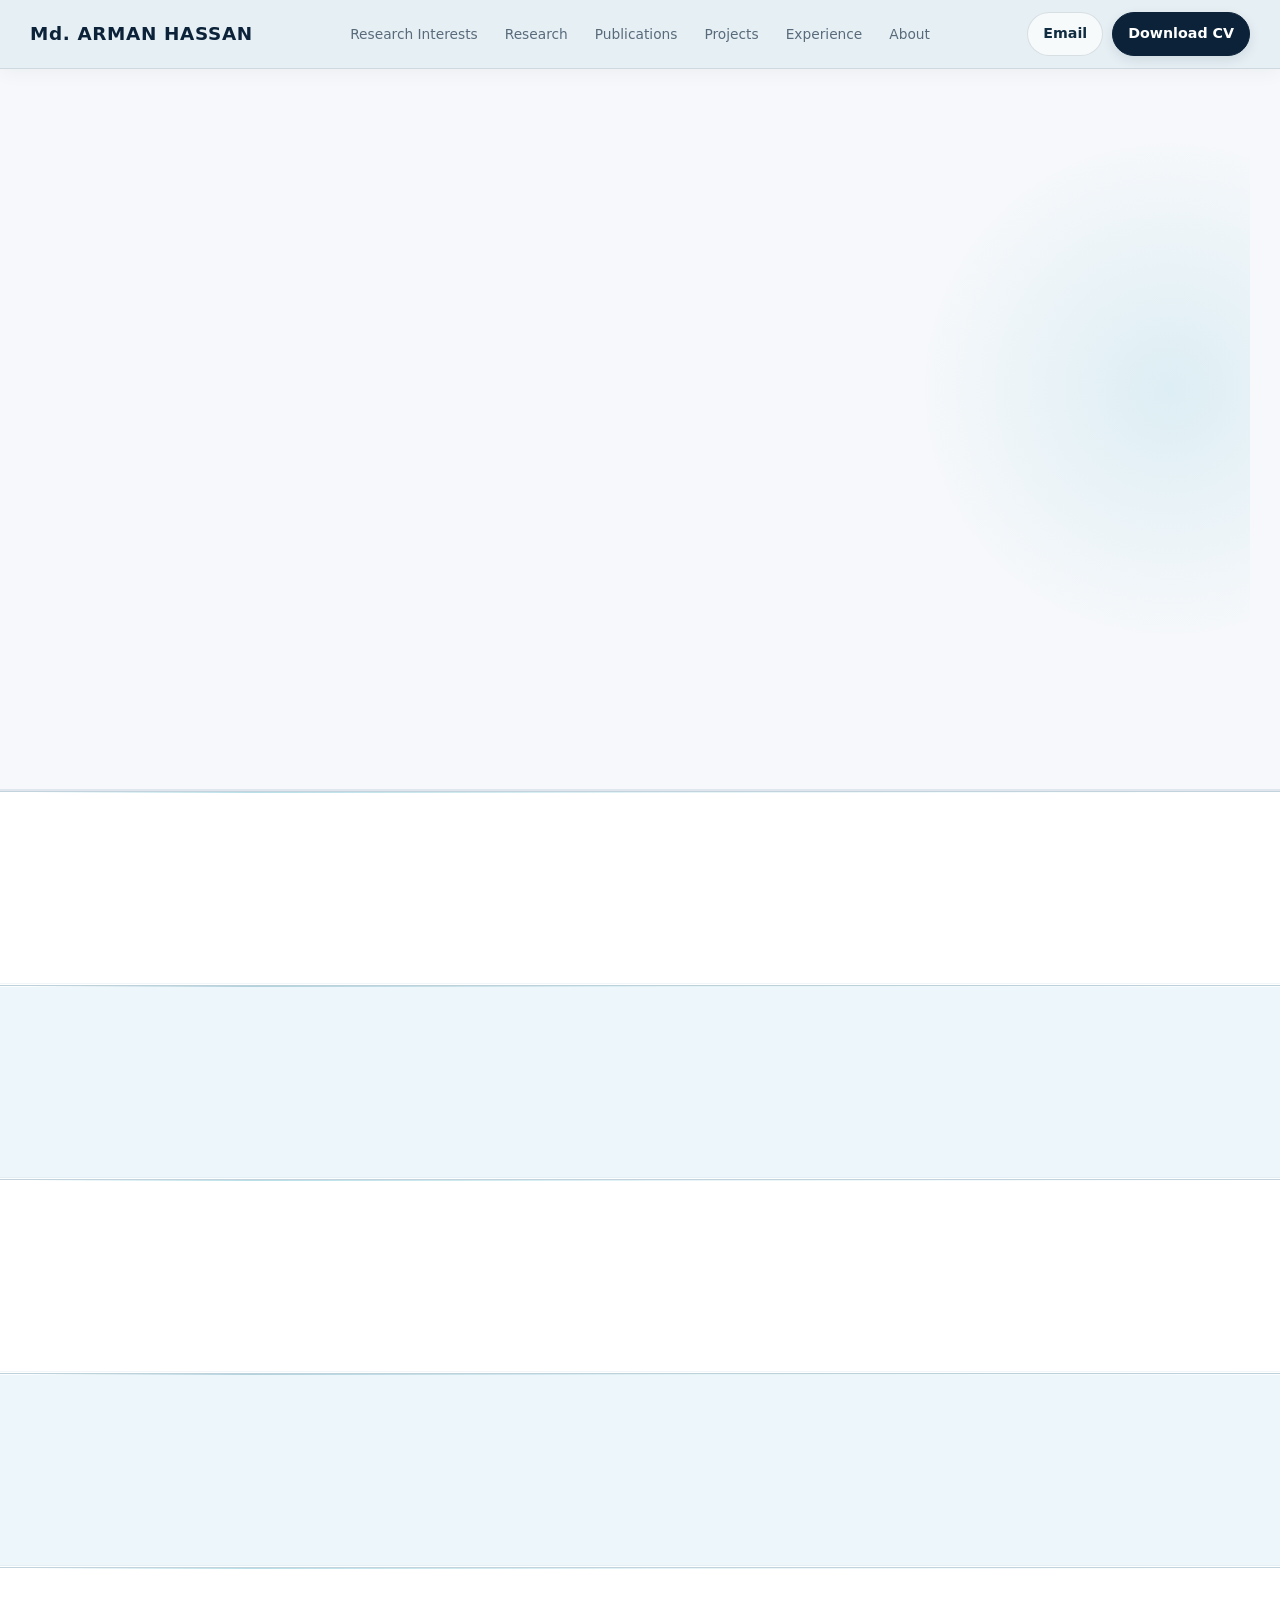
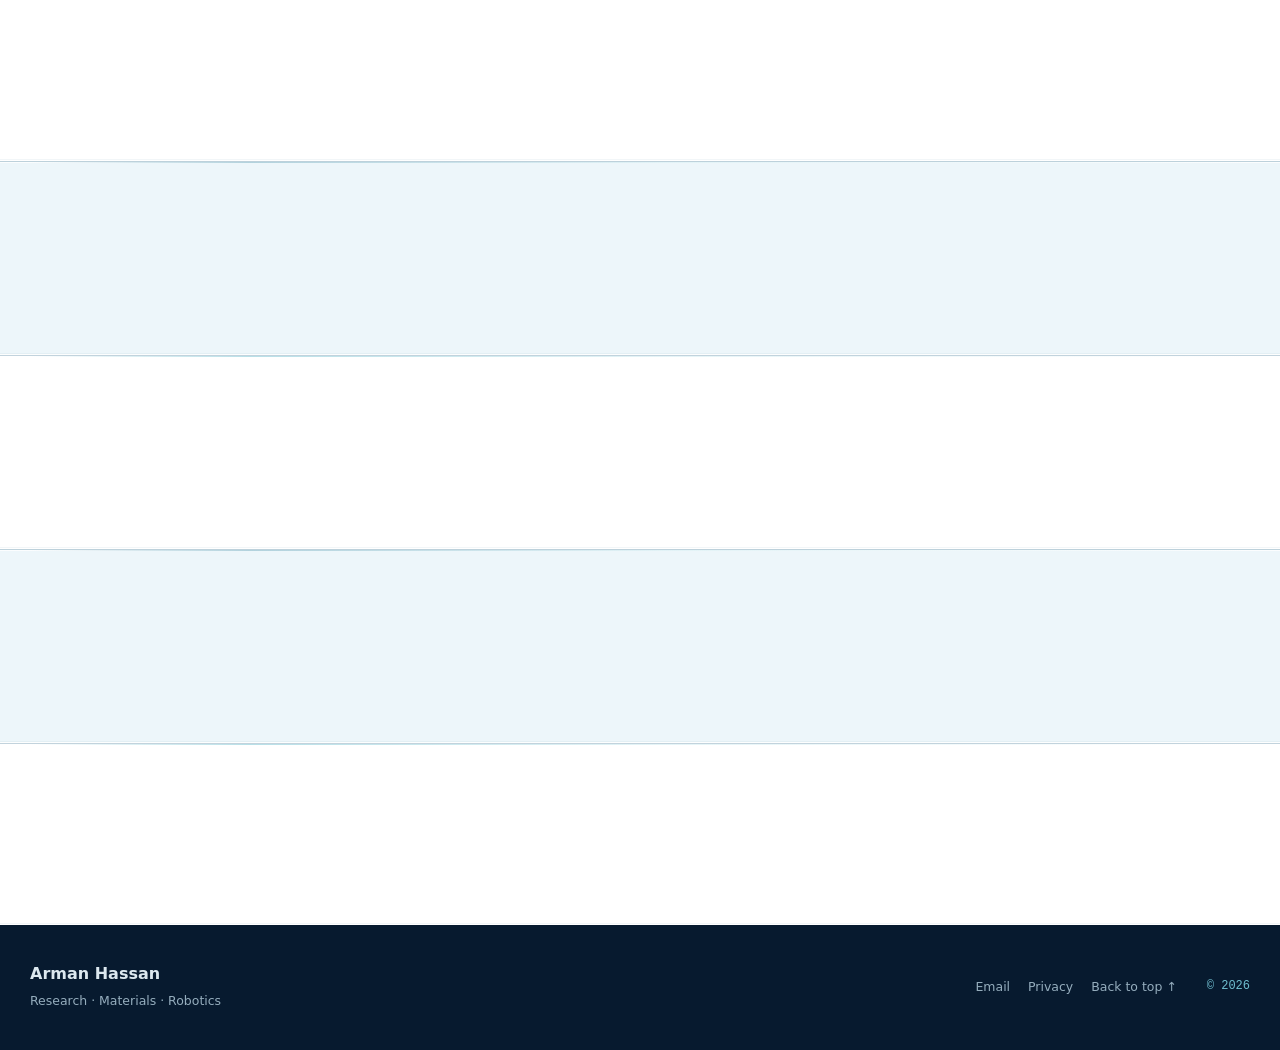
==== commit 13e71725: "refine navbar styling" ====
--- a/index.html
+++ b/index.html
@@ -9,12 +9,12 @@
   <meta property="og:description" content="Research portfolio in thermal transport, advanced materials, programmable structures, and robotics.">
   <meta property="og:type" content="website">
   <title>Md. Arman Hassan | Mechanical Engineering Researcher</title>
-  <link rel="stylesheet" href="css/style.css?v=20260914-subtle-rescroll-v1">
+  <link rel="stylesheet" href="css/style.css?v=20260913-subtle-motion-v2">
 </head>
 <body>
   <header class="nav">
     <div class="container nav-inner">
-      <a class="brand" href="#top">ARMAN HASSAN</a>
+      <a class="brand" href="#top">Md. ARMAN HASSAN</a>
       <button id="menu-toggle" class="menu-toggle" aria-label="Toggle menu" aria-expanded="false">☰</button>
       <nav id="nav-links" class="nav-links" aria-label="Primary navigation">
         <a href="#research-interests">Research Interests</a>
@@ -83,6 +83,6 @@
 
   <script src="js/portfolio-data.js?v=20260913-subtle-motion-v2"></script>
   <script src="js/analytics.js?v=20260913-subtle-motion-v2"></script>
-  <script src="js/app.js?v=20260914-subtle-rescroll-v1"></script>
+  <script src="js/app.js?v=20260913-subtle-motion-v2"></script>
 </body>
 </html>
--- a/css/style.css
+++ b/css/style.css
@@ -1,4 +1,3 @@
-/* SUBTLE RE-SCROLL STYLE BUILD: 20260914-subtle-rescroll-v1 */
 /* SUBTLE PROFESSIONAL MOTION STYLE BUILD: 20260913-subtle-motion-v2 */
 /* REFERENCE-INSPIRED MOTION STYLE BUILD: 20260913-reference-motion-v1 */
 /* CLEAN BRIDGE ICON STYLE BUILD: 20260910-clean-bridge-icons-v1 */
@@ -2391,77 +2390,222 @@
     animation:none !important;
   }
 }
-
-
 /* ==========================================================
-   SUBTLE SECTION RE-SCROLL
-   First entry keeps the existing section reveal.
-   Once a section has been seen, re-entry uses only a tiny local
-   settle. Individual cards/text do NOT replay.
+   NAVBAR — PROFESSIONAL ACADEMIC VERSION
    ========================================================== */
 
-/* Resting state after a previously viewed section leaves view. */
-.section-motion-ready .portfolio-section.section-seen:not(.section-active) > .container{
-  opacity:.91 !important;
-  transform:translateY(5px) !important;
-  filter:none !important;
+/* Distinct navbar surface */
+.nav {
+  position: sticky;
+  top: 0;
+  z-index: 50;
+
+  background: rgba(229, 239, 244, 0.97);
+  backdrop-filter: blur(12px);
+  -webkit-backdrop-filter: blur(12px);
+
+  border-bottom: 1px solid rgba(12, 39, 58, 0.11);
+  box-shadow: 0 4px 18px rgba(12, 39, 58, 0.045);
+}
+
+.nav-inner {
+  height: 68px;
+}
+
+
+/* ----------------------------------------------------------
+   NAME / BRAND
+   ---------------------------------------------------------- */
+
+.brand {
+  color: #0b2239;
+
+  font-size: 1.15rem;
+  font-weight: 800;
+  line-height: 1;
+
+  letter-spacing: 0.035em;
+  white-space: nowrap;
+}
+
+
+/* ----------------------------------------------------------
+   NAVIGATION LINKS
+   ---------------------------------------------------------- */
+
+.nav-links {
+  gap: 5px;
+
+  font-size: 0.86rem;
+  font-weight: 520;
+}
+
+.nav-links a {
+  position: relative;
+
+  padding: 9px 11px;
+  border-radius: 8px;
+
+  color: #596b7b;
+
   transition:
-    opacity .68s ease,
-    transform .76s cubic-bezier(.22,.68,.2,1) !important;
-}
-
-/* Re-entry settles from 5px to its normal position. */
-.section-motion-ready .portfolio-section.section-seen.section-active > .container{
-  opacity:1 !important;
-  transform:translateY(0) !important;
+    color 0.22s ease,
+    background-color 0.22s ease;
+}
+
+/* Hover */
+.nav-links a:hover {
+  color: #102f46;
+  background: rgba(36, 132, 157, 0.09);
+}
+
+
+/* ----------------------------------------------------------
+   ACTIVE SECTION
+   Clearly visible but still restrained
+   ---------------------------------------------------------- */
+
+.nav-links a.active {
+  color: #082f44;
+
+  background: rgba(35, 137, 162, 0.18);
+
+  font-weight: 700;
+
+  box-shadow:
+    inset 0 0 0 1px rgba(35, 137, 162, 0.08);
+}
+
+/* Short accent inside active pill */
+.nav-links a::after {
+  content: "";
+
+  position: absolute;
+  left: 12px;
+  right: 12px;
+  bottom: 3px;
+
+  height: 2px;
+  border-radius: 999px;
+
+  background: #258fa8;
+
+  opacity: 0;
+  transform: scaleX(0);
+  transform-origin: center;
+
   transition:
-    opacity .68s ease,
-    transform .76s cubic-bezier(.22,.68,.2,1) !important;
-}
-
-/* Heading replay is even lighter than the section body. */
-.section-motion-ready .portfolio-section.section-seen:not(.section-active) .section-head{
-  opacity:.95 !important;
-  transform:translateY(3px) !important;
+    opacity 0.25s ease,
+    transform 0.25s ease;
+}
+
+.nav-links a.active::after {
+  opacity: 1;
+  transform: scaleX(1);
+}
+
+
+/* ----------------------------------------------------------
+   NAVBAR ACTION BUTTONS
+   ---------------------------------------------------------- */
+
+.nav-actions {
+  gap: 9px;
+}
+
+.nav-btn {
+  min-height: 42px;
+
+  padding: 9px 15px;
+
+  display: inline-flex;
+  align-items: center;
+  justify-content: center;
+
+  border-radius: 999px;
+
+  font-size: 0.89rem;
+  font-weight: 700;
+
   transition:
-    opacity .62s ease,
-    transform .72s cubic-bezier(.22,.68,.2,1) !important;
-}
-
-.section-motion-ready .portfolio-section.section-seen.section-active .section-head{
-  opacity:1 !important;
-  transform:translateY(0) !important;
-}
-
-/* Divider only breathes slightly on re-entry; no sweep. */
-.portfolio-section.section-seen:not(.section-active)::after{
-  opacity:.40 !important;
-}
-.portfolio-section.section-seen.section-active::after{
-  opacity:.57 !important;
-}
-
-/* Mobile re-scroll should be almost imperceptible. */
-@media (max-width:760px){
-  .section-motion-ready .portfolio-section.section-seen:not(.section-active) > .container{
-    opacity:.94 !important;
-    transform:translateY(3px) !important;
-  }
-
-  .section-motion-ready .portfolio-section.section-seen:not(.section-active) .section-head{
-    opacity:.97 !important;
-    transform:translateY(2px) !important;
-  }
-}
-
-/* Reduced-motion visitors still get no movement. */
-@media (prefers-reduced-motion:reduce){
-  .section-motion-ready .portfolio-section.section-seen:not(.section-active) > .container,
-  .section-motion-ready .portfolio-section.section-seen.section-active > .container,
-  .section-motion-ready .portfolio-section.section-seen:not(.section-active) .section-head,
-  .section-motion-ready .portfolio-section.section-seen.section-active .section-head{
-    opacity:1 !important;
-    transform:none !important;
-    transition:none !important;
-  }
-}
+    transform 0.2s ease,
+    background-color 0.2s ease,
+    box-shadow 0.2s ease;
+}
+
+/* Email — secondary action */
+.nav-btn:not(.primary) {
+  color: #102d42;
+
+  background: rgba(255, 255, 255, 0.70);
+
+  border: 1px solid rgba(15, 42, 61, 0.13);
+}
+
+/* Download CV — primary action */
+.nav-btn.primary {
+  color: #ffffff;
+
+  background: #0b2239;
+  border-color: #0b2239;
+
+  box-shadow: 0 4px 12px rgba(7, 26, 47, 0.10);
+}
+
+.nav-btn:hover {
+  transform: translateY(-1px);
+}
+
+
+/* ----------------------------------------------------------
+   READING PROGRESS BAR
+   ---------------------------------------------------------- */
+
+.scroll-progress {
+  height: 2px;
+
+  background: linear-gradient(
+    90deg,
+    #238ba4,
+    #4cb8c6
+  );
+
+  box-shadow: none;
+  opacity: 0.85;
+}
+
+
+/* ----------------------------------------------------------
+   RESPONSIVE
+   ---------------------------------------------------------- */
+
+@media (max-width: 1100px) {
+  .brand {
+    font-size: 1.06rem;
+  }
+
+  .nav-links {
+    gap: 2px;
+    font-size: 0.82rem;
+  }
+
+  .nav-links a {
+    padding-left: 7px;
+    padding-right: 7px;
+  }
+
+  .nav-btn {
+    padding-left: 13px;
+    padding-right: 13px;
+  }
+}
+
+@media (max-width: 860px) {
+  .nav-inner {
+    height: 66px;
+  }
+
+  .brand {
+    font-size: 1.02rem;
+  }
+}
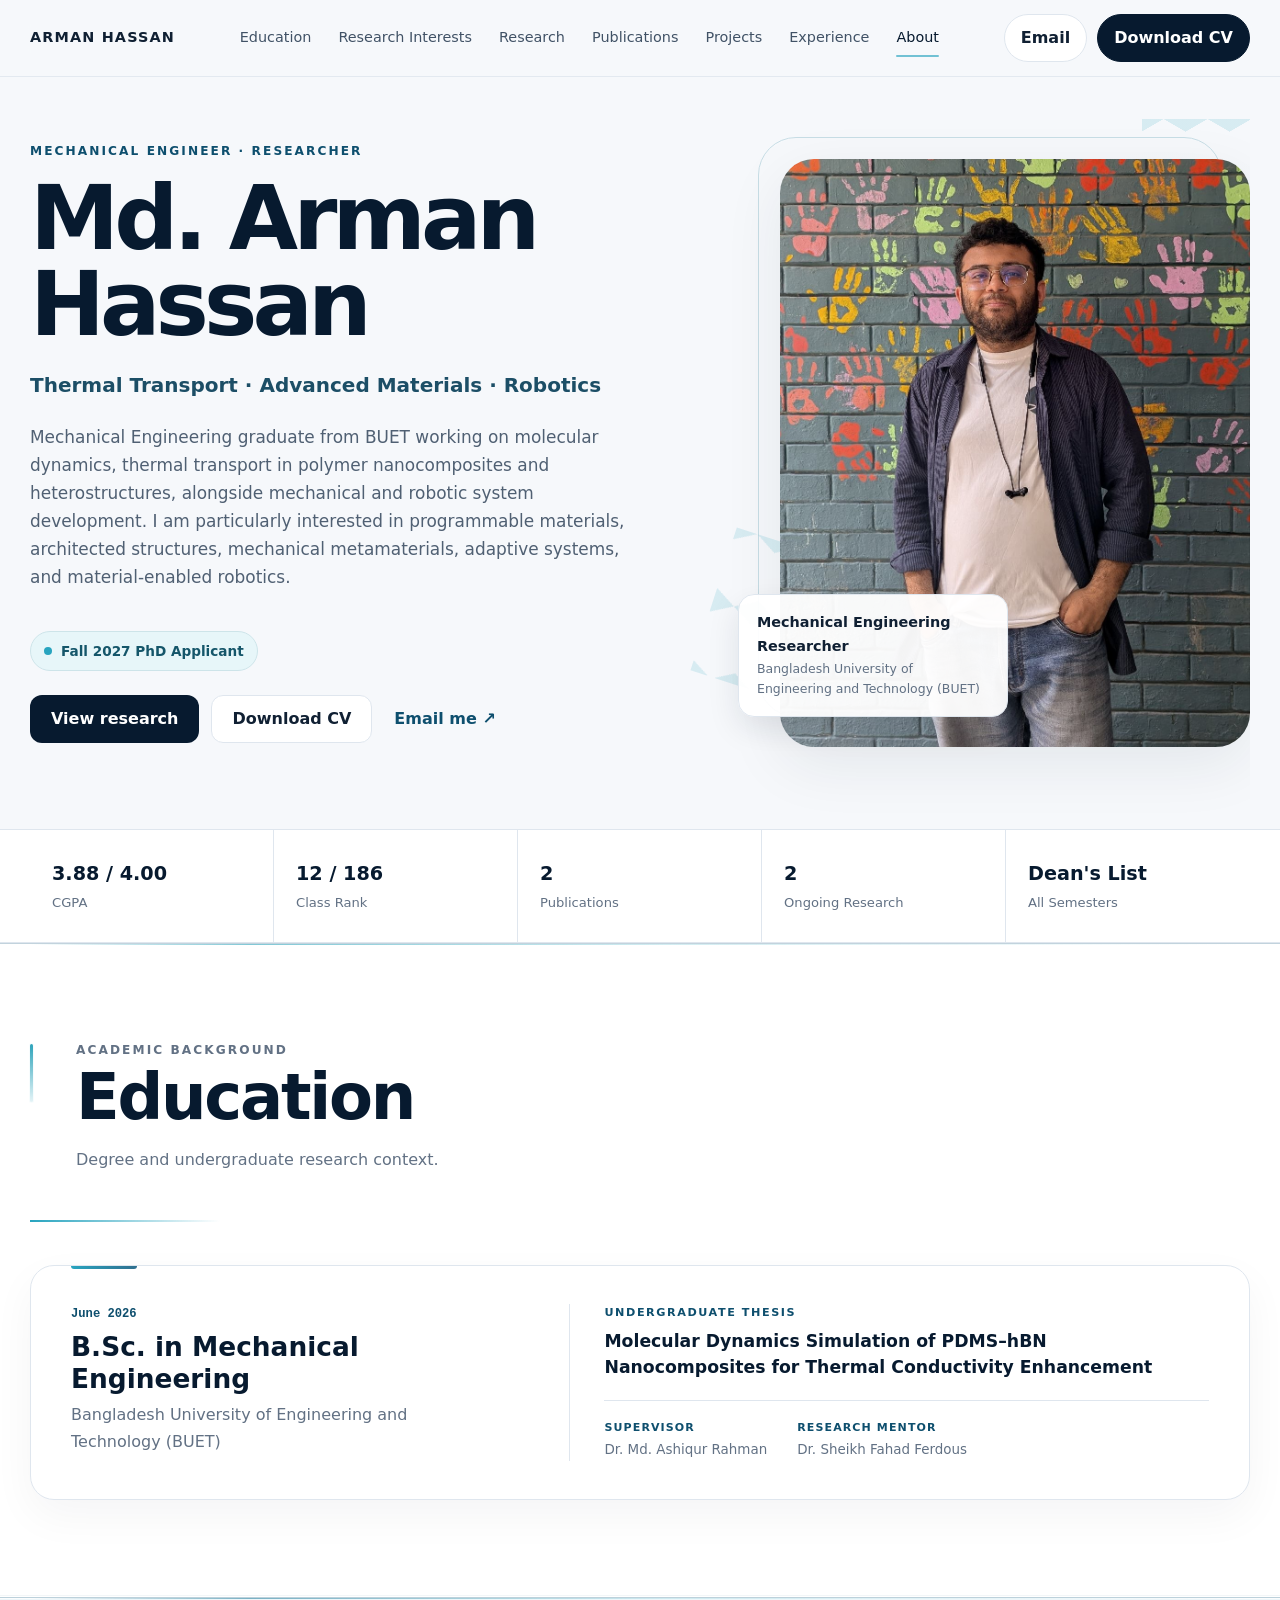
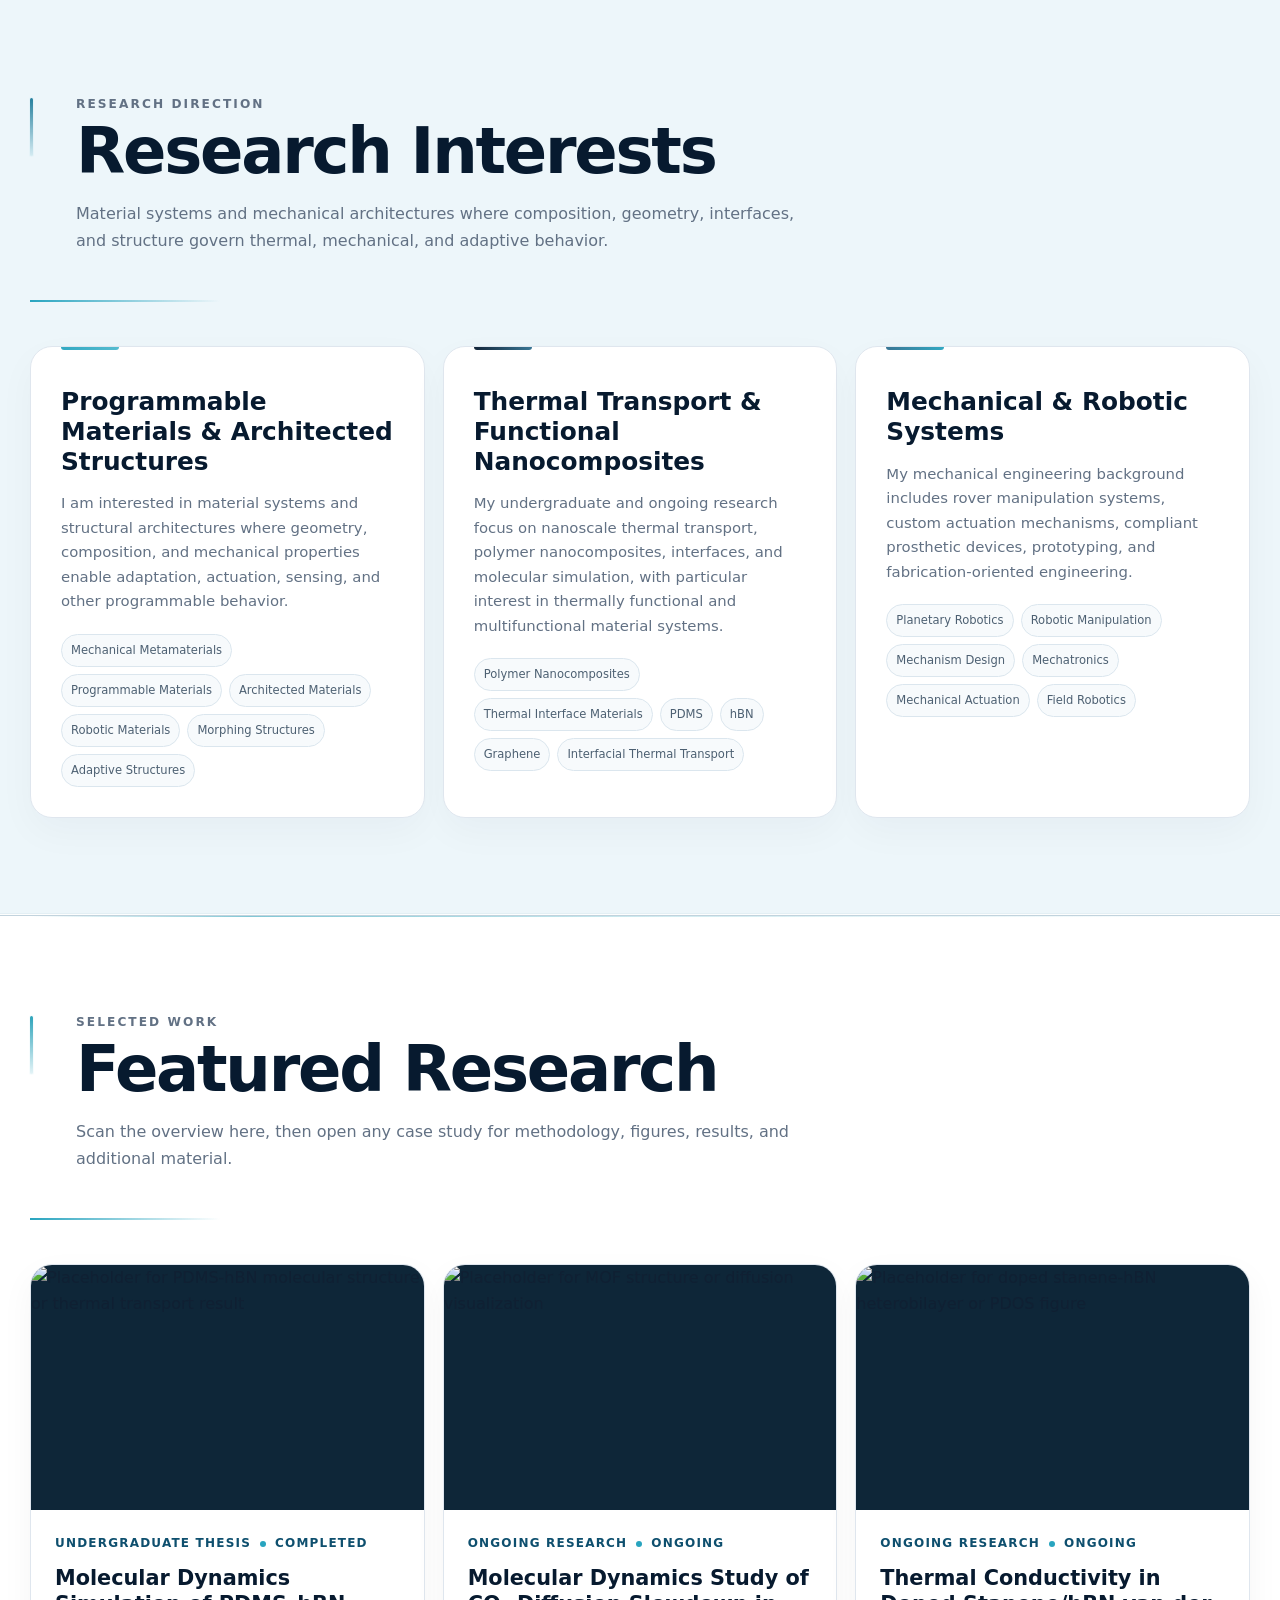
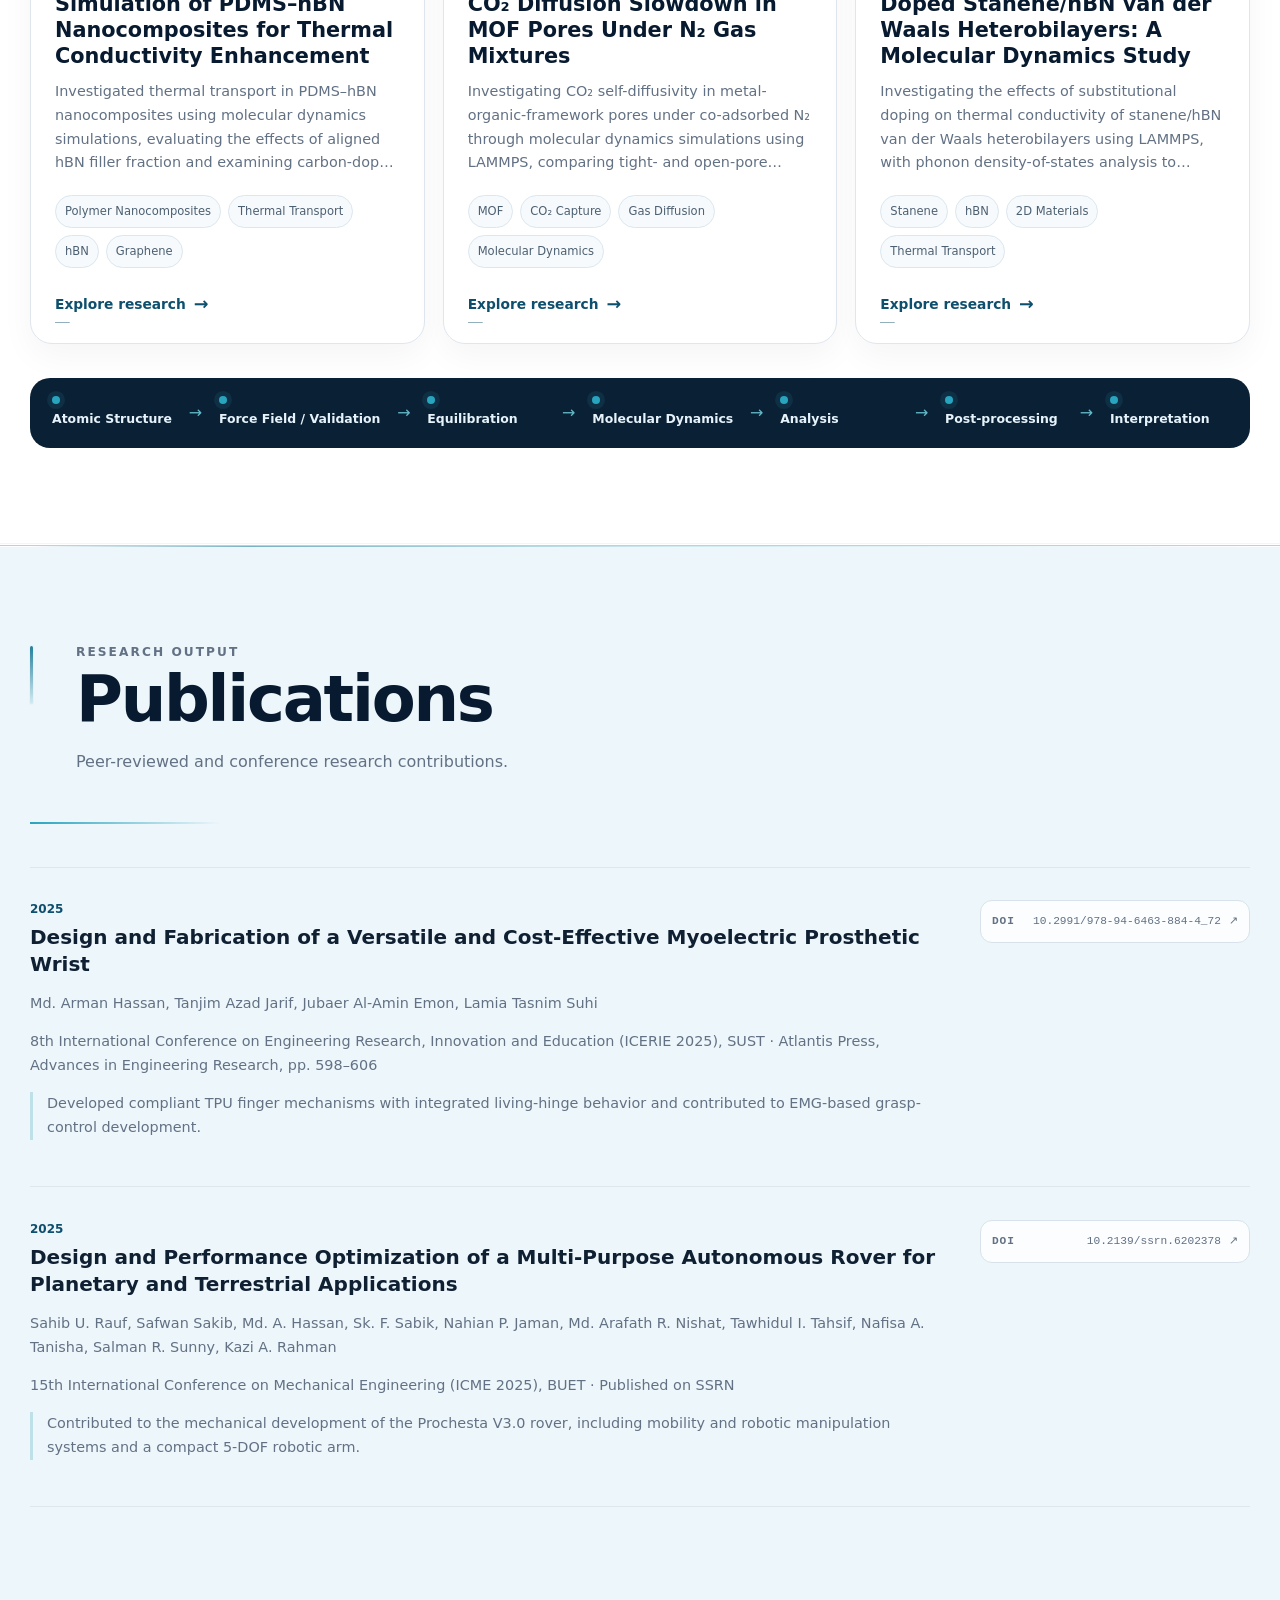
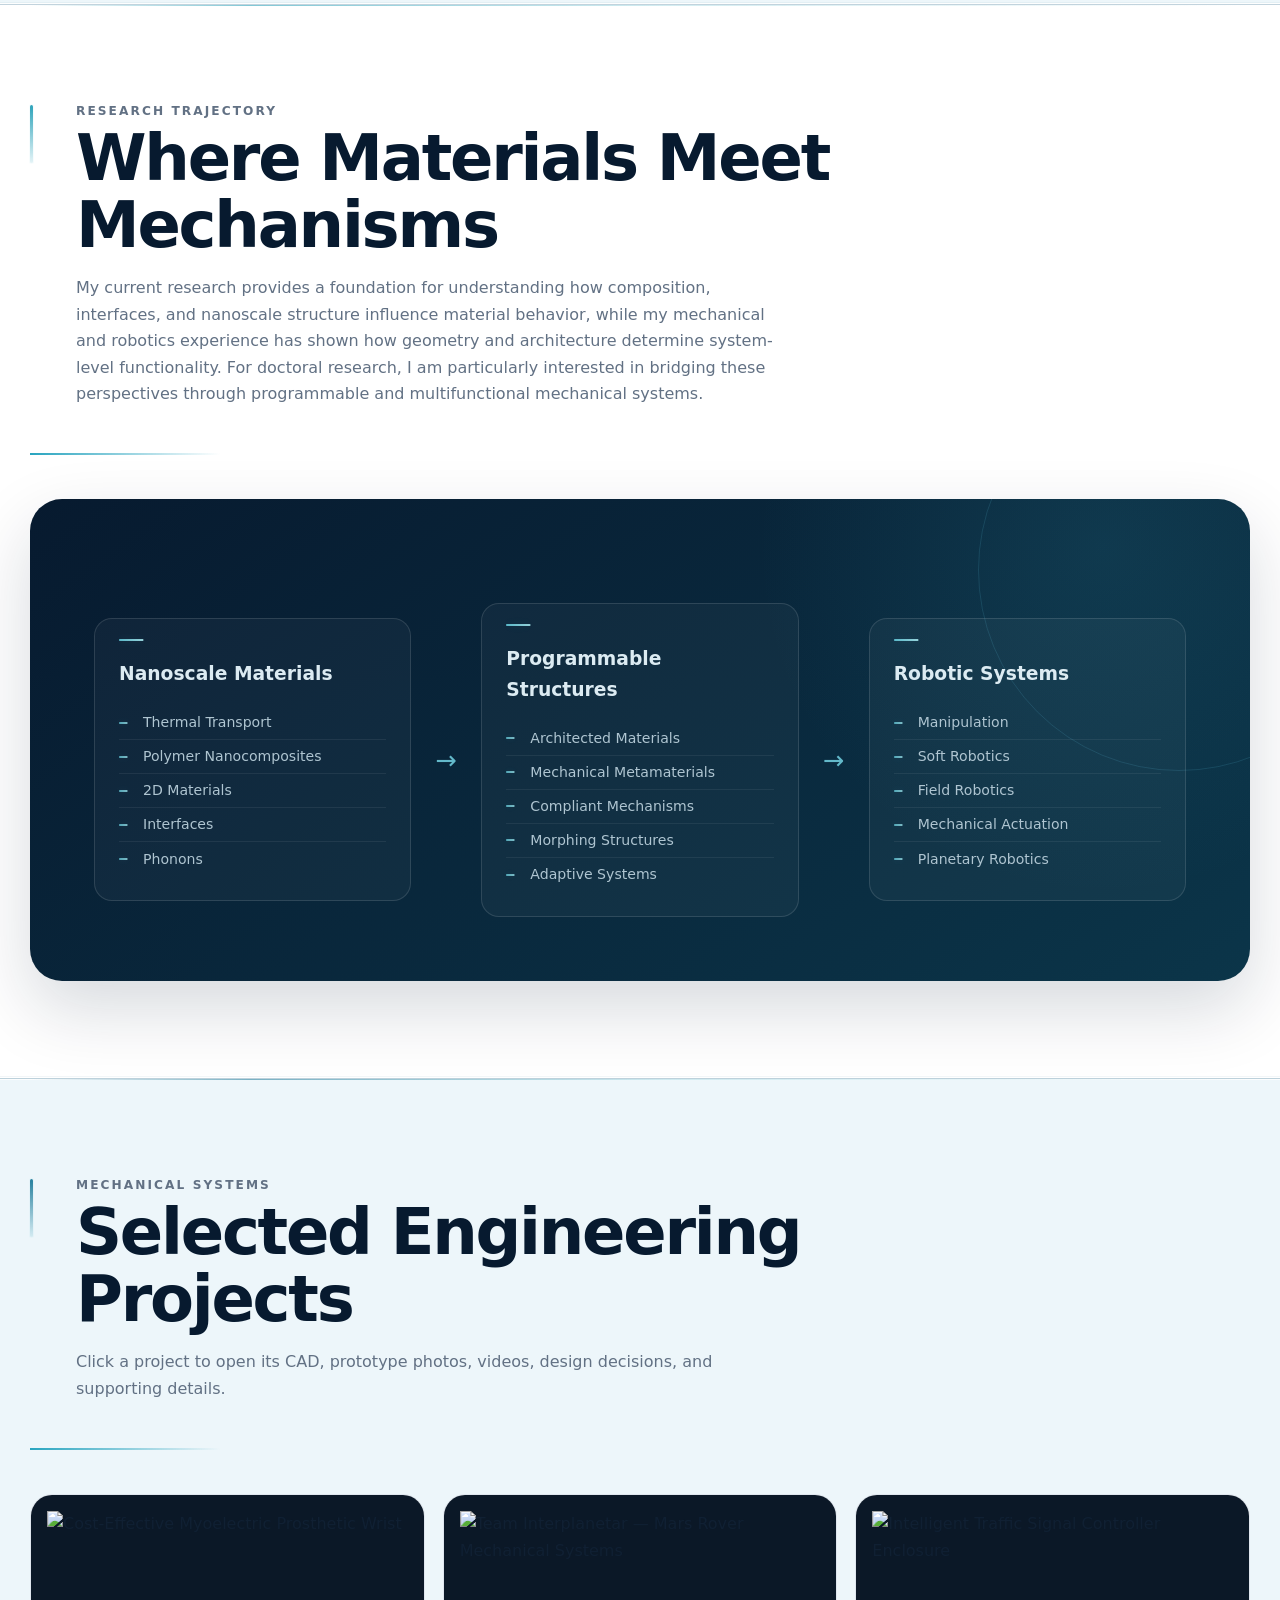
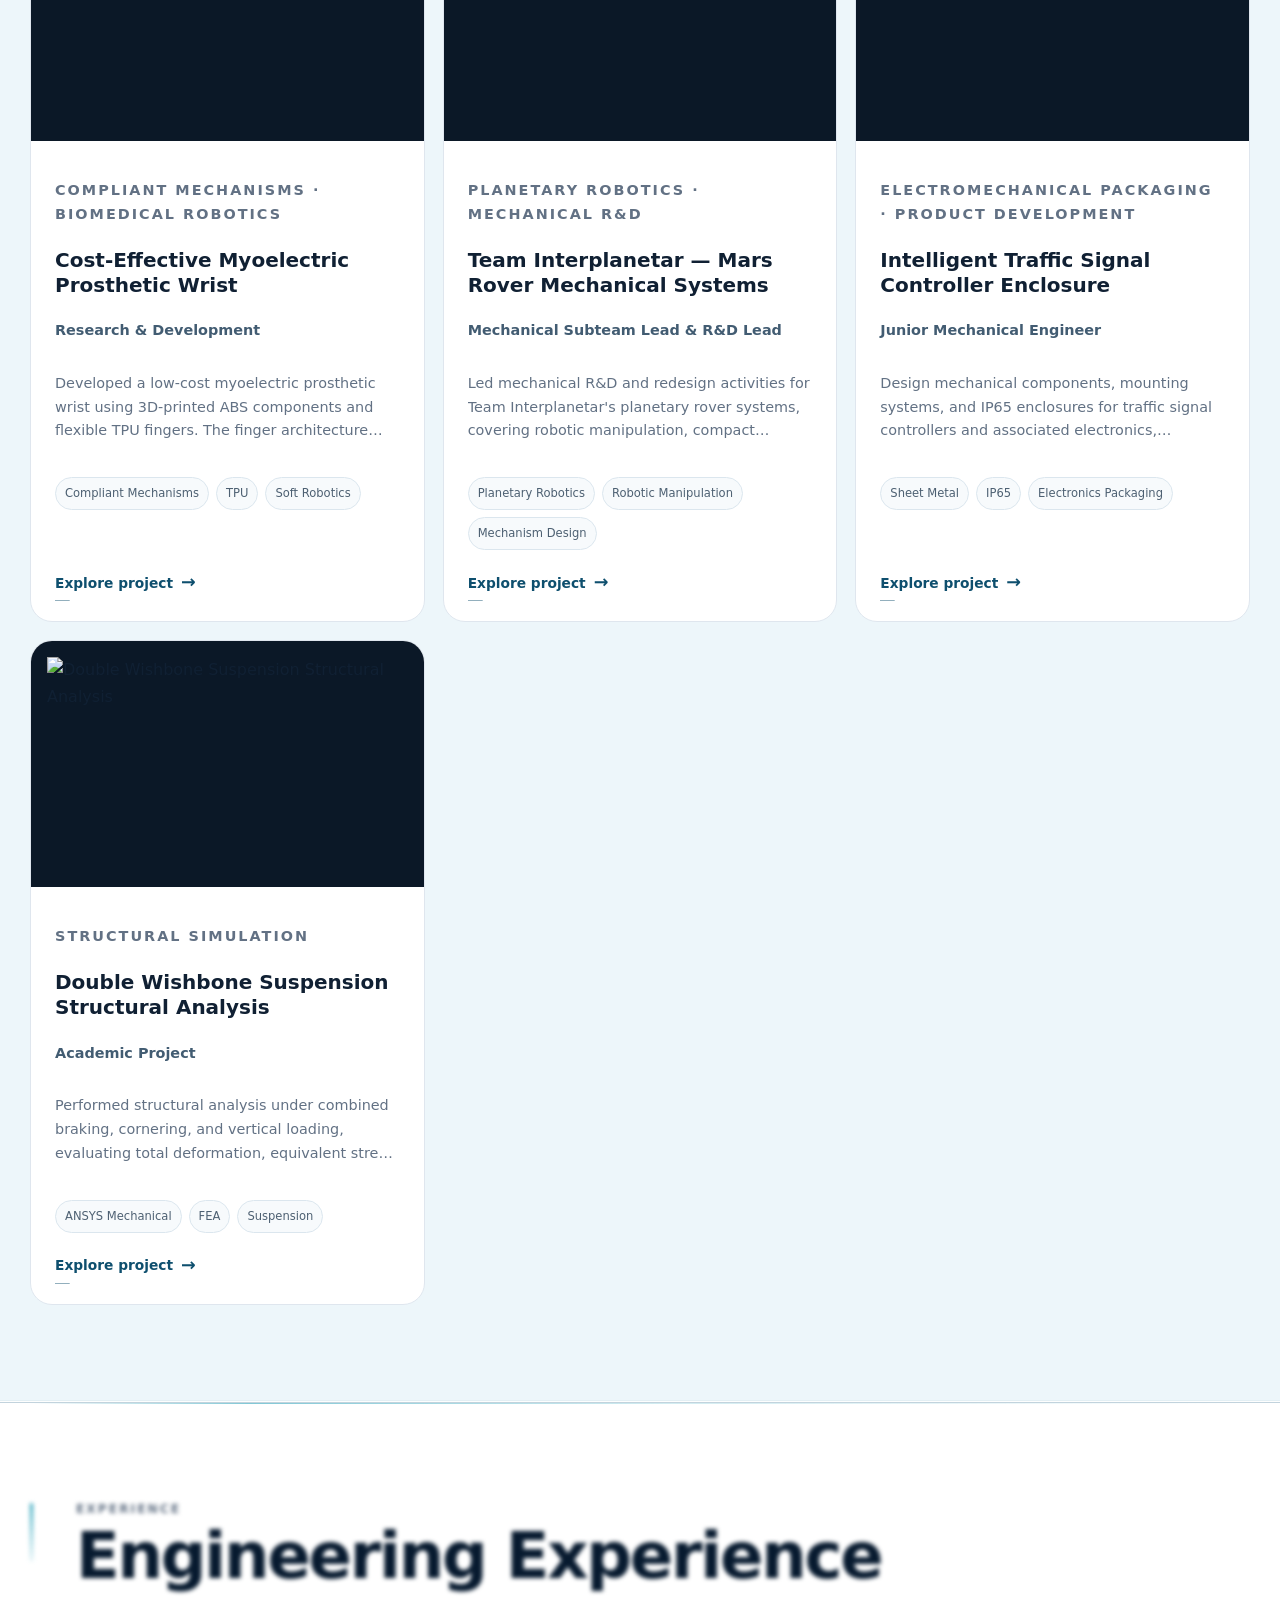
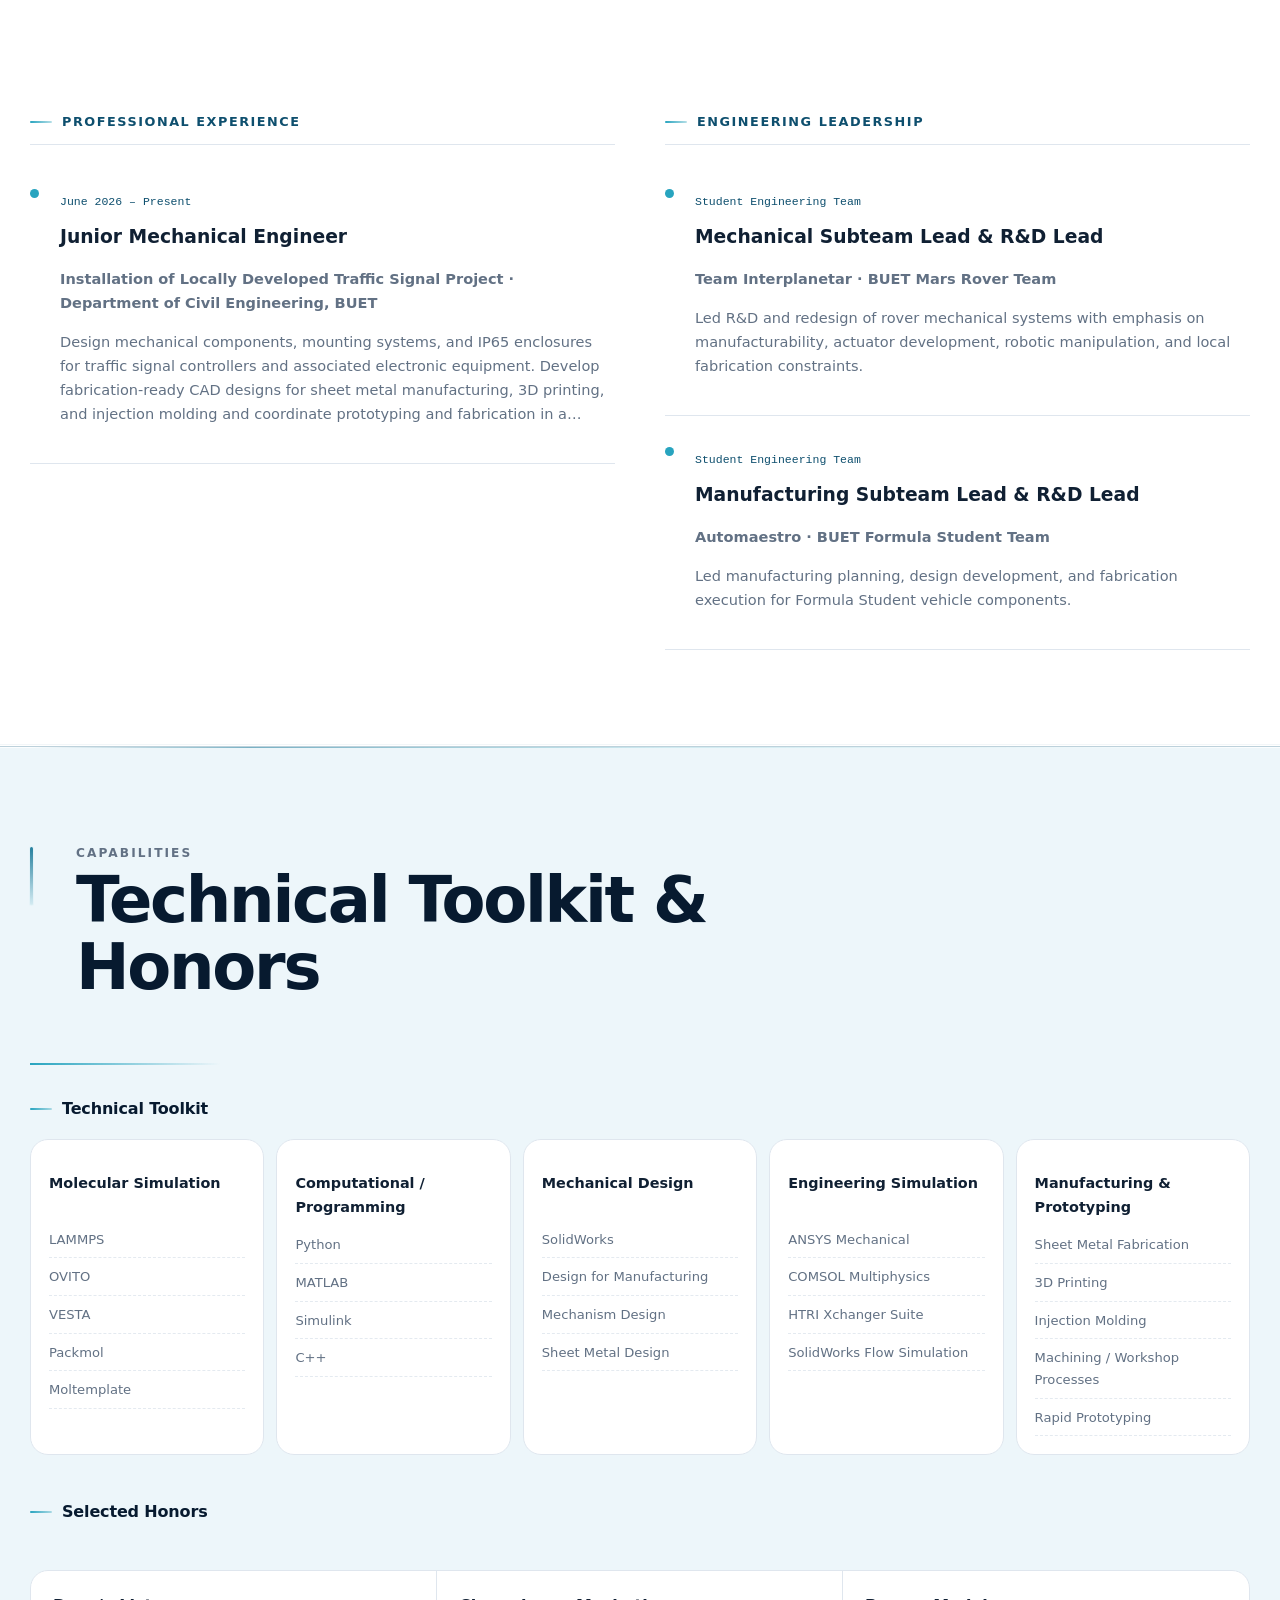
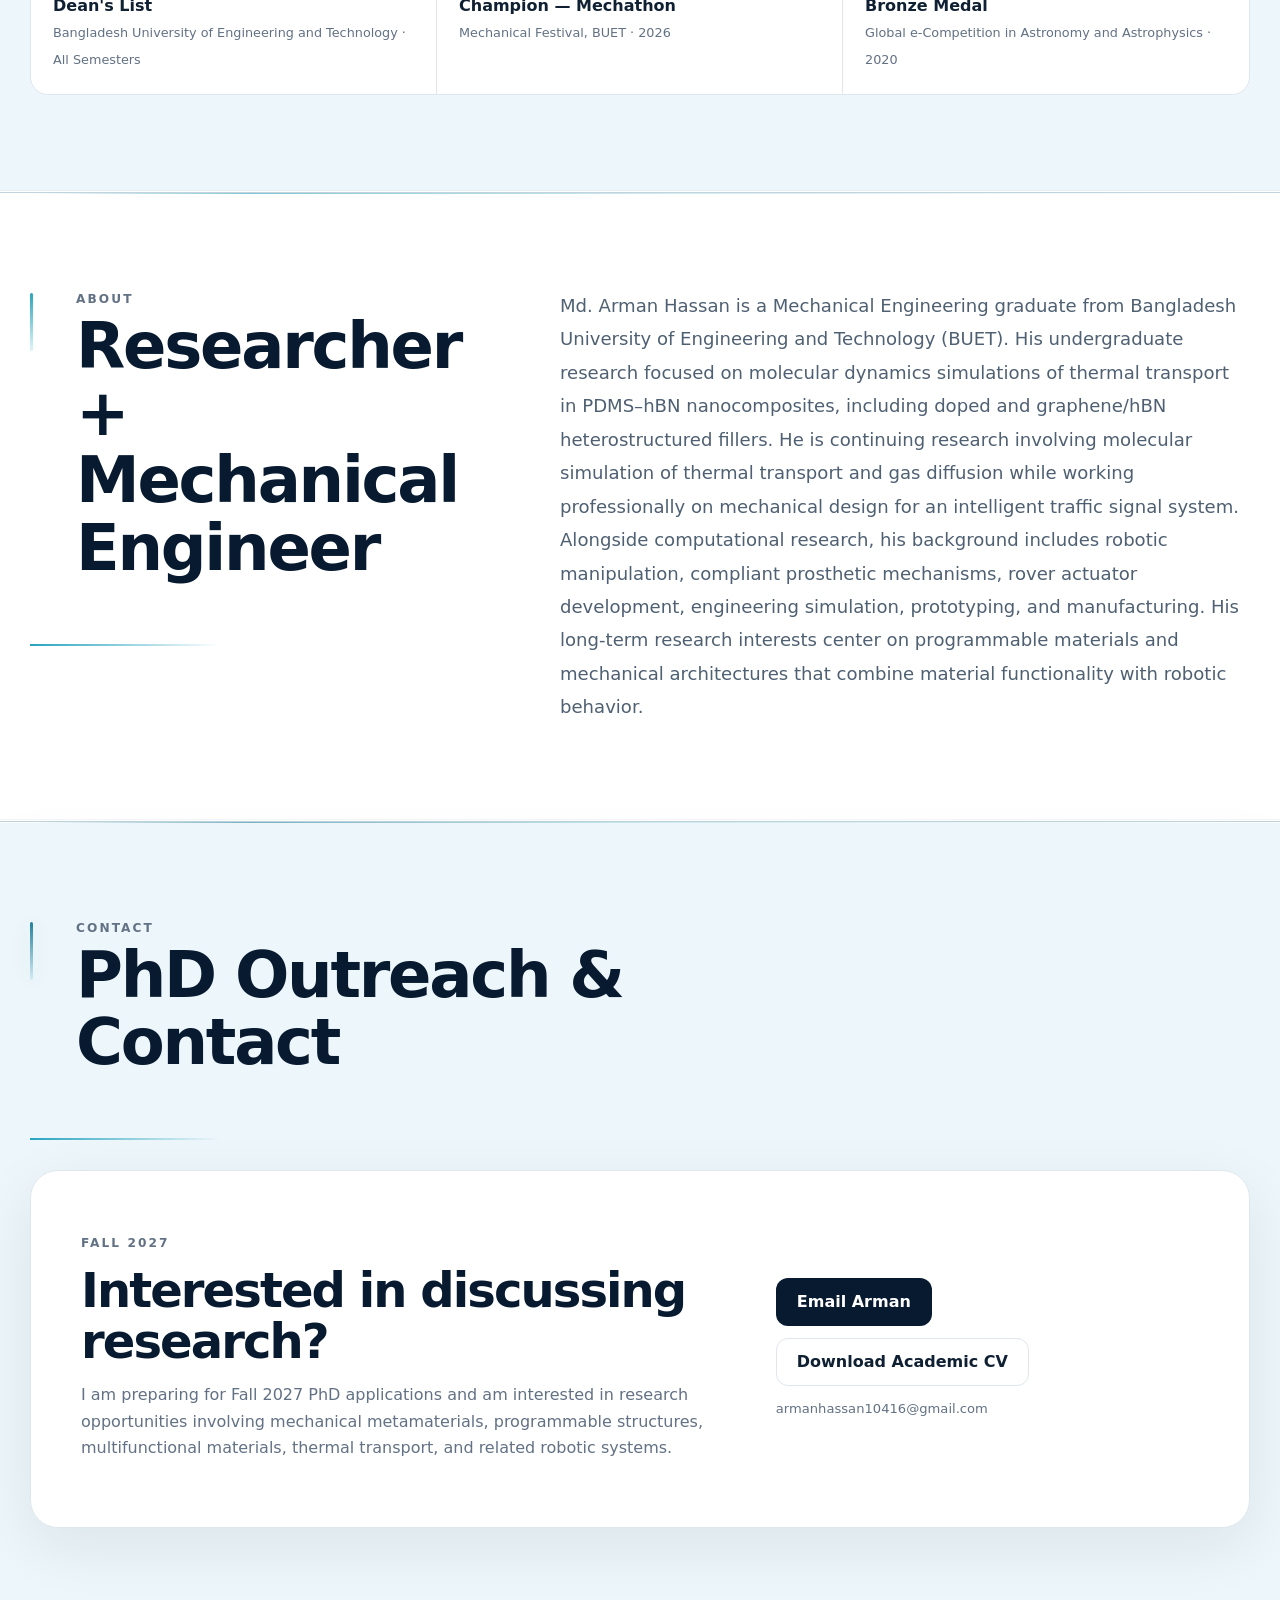
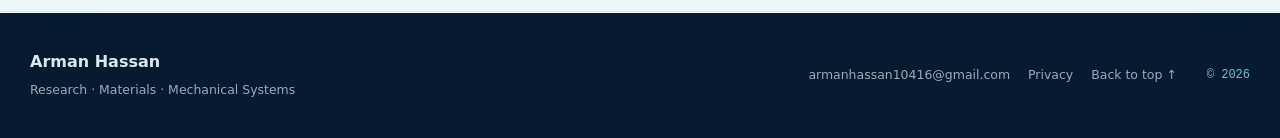
==== commit 2ebbc145: "Add files via upload" ====
--- a/index.html
+++ b/index.html
@@ -3,20 +3,21 @@
 <head>
   <meta charset="utf-8">
   <meta name="viewport" content="width=device-width, initial-scale=1">
-  <meta name="description" content="Mechanical Engineering researcher portfolio">
+  <meta name="description" content="Mechanical Engineering portfolio focused on nanoscale transport, advanced materials, programmable structures, and mechanical systems.">
   <meta name="theme-color" content="#071a2f">
   <meta property="og:title" content="Md. Arman Hassan | Mechanical Engineering Researcher">
-  <meta property="og:description" content="Research portfolio in thermal transport, advanced materials, programmable structures, and robotics.">
+  <meta property="og:description" content="Research portfolio in thermal and mass transport, advanced materials, programmable structures, and mechanical systems.">
   <meta property="og:type" content="website">
   <title>Md. Arman Hassan | Mechanical Engineering Researcher</title>
-  <link rel="stylesheet" href="css/style.css?v=20260913-subtle-motion-v2">
+  <link rel="stylesheet" href="css/style.css?v=20260919-post-intro-delta-v1">
 </head>
 <body>
   <header class="nav">
     <div class="container nav-inner">
-      <a class="brand" href="#top">Md. ARMAN HASSAN</a>
+      <a class="brand" href="#top">ARMAN HASSAN</a>
       <button id="menu-toggle" class="menu-toggle" aria-label="Toggle menu" aria-expanded="false">☰</button>
       <nav id="nav-links" class="nav-links" aria-label="Primary navigation">
+        <a href="#education">Education</a>
         <a href="#research-interests">Research Interests</a>
         <a href="#research">Research</a>
         <a href="#publications">Publications</a>
@@ -36,53 +37,58 @@
     <div class="stats-wrap"><div class="container stats" id="stats"></div></div>
 
     <section class="section portfolio-section section-surface-white">
+      <div class="container" id="education"></div>
+    </section>
+
+    <section class="section portfolio-section section-surface-blue">
       <div class="container" id="research-interests"></div>
     </section>
 
-    <section class="section portfolio-section section-surface-blue">
+    <section class="section portfolio-section section-surface-white">
       <div class="container" id="research"></div>
     </section>
 
-    <section class="section portfolio-section section-surface-white">
+    <section class="section portfolio-section section-surface-blue">
       <div class="container" id="publications"></div>
     </section>
 
-    <section class="section portfolio-section section-surface-blue">
+    <section class="section portfolio-section section-surface-white">
       <div class="container" id="bridge"></div>
     </section>
 
-    <section class="section portfolio-section section-surface-white">
+    <section class="section portfolio-section section-surface-blue">
       <div class="container" id="projects"></div>
     </section>
 
-    <section class="section portfolio-section section-surface-blue">
+    <section class="section portfolio-section section-surface-white">
       <div class="container" id="experience"></div>
     </section>
 
-    <section class="section portfolio-section section-surface-white">
+    <section class="section portfolio-section section-surface-blue">
       <div class="container" id="skills"></div>
       <div class="container" id="honors"></div>
     </section>
 
-    <section class="section portfolio-section section-surface-blue">
+    <section class="section portfolio-section section-surface-white">
       <div class="container" id="about"></div>
     </section>
 
-    <section class="section portfolio-section section-surface-white portfolio-section-contact">
+    <section class="section portfolio-section section-surface-blue portfolio-section-contact">
       <div class="container" id="contact"></div>
     </section>
   </main>
 
   <footer class="footer">
     <div class="container footer-inner">
-      <div><strong id="footer-name">Arman Hassan</strong><span>Research · Materials · Robotics</span></div>
+      <div><strong id="footer-name">Arman Hassan</strong><span>Research · Materials · Mechanical Systems</span></div>
       <div class="footer-links"><a id="footer-email" href="#">Email</a><a href="privacy.html">Privacy</a><a href="#top">Back to top ↑</a></div>
       <div class="footer-mark">© 2026</div>
     </div>
   </footer>
 
-  <script src="js/portfolio-data.js?v=20260913-subtle-motion-v2"></script>
+  <script src="js/portfolio-data.js"></script>
+  <script src="js/post-intro-updates.js?v=20260919-post-intro-delta-v1"></script>
   <script src="js/analytics.js?v=20260913-subtle-motion-v2"></script>
-  <script src="js/app.js?v=20260913-subtle-motion-v2"></script>
+  <script src="js/app.js?v=20260919-post-intro-delta-v1"></script>
 </body>
 </html>
--- a/css/style.css
+++ b/css/style.css
@@ -1,3 +1,5 @@
+/* CONSOLIDATED STYLE BUILD: 20260919-consolidated-v1 */
+/* EQUAL RESEARCH INTERESTS STYLE BUILD: 20260918-equal-research-interests-v1 */
 /* SUBTLE PROFESSIONAL MOTION STYLE BUILD: 20260913-subtle-motion-v2 */
 /* REFERENCE-INSPIRED MOTION STYLE BUILD: 20260913-reference-motion-v1 */
 /* CLEAN BRIDGE ICON STYLE BUILD: 20260910-clean-bridge-icons-v1 */
@@ -21,7 +23,7 @@
 }
 *{box-sizing:border-box} html{scroll-behavior:smooth} body{margin:0;background:var(--bg);color:var(--ink);font-family:Inter,ui-sans-serif,system-ui,-apple-system,BlinkMacSystemFont,"Segoe UI",sans-serif;line-height:1.65;-webkit-font-smoothing:antialiased} a{color:inherit;text-decoration:none} img{display:block;max-width:100%} button{font:inherit} .container{width:min(var(--max),calc(100% - 40px));margin:auto}.section{padding:96px 0}.section-alt{background:#edf2f7}.eyebrow{font-size:.76rem;letter-spacing:.17em;text-transform:uppercase;font-weight:800;color:var(--blue)}
 .nav{position:sticky;top:0;z-index:50;background:rgba(246,248,251,.84);backdrop-filter:blur(18px);border-bottom:1px solid rgba(223,230,238,.8)}.nav-inner{height:76px;display:flex;align-items:center;justify-content:space-between;gap:24px}.brand{font-weight:900;letter-spacing:.08em;font-size:.9rem}.nav-links{display:flex;align-items:center;gap:27px;font-size:.9rem;color:#415266}.nav-links a:hover{color:var(--navy)}.nav-actions{display:flex;gap:10px}.menu-toggle{display:none;border:0;background:none;font-size:1.35rem;cursor:pointer}.nav-btn{padding:10px 16px;border:1px solid var(--line);border-radius:999px;font-weight:700;background:#fff}.nav-btn.primary{background:var(--navy);color:#fff;border-color:var(--navy)}
-.hero{min-height:720px;display:grid;grid-template-columns:1.08fr .92fr;gap:80px;align-items:center;padding-top:64px;padding-bottom:64px;position:relative;overflow:hidden}.hero::before{content:"";position:absolute;width:520px;height:520px;border-radius:50%;background:radial-gradient(circle,rgba(40,164,191,.12),transparent 68%);right:-180px;top:60px;pointer-events:none}.hero-copy h1{font-size:clamp(3.5rem,7vw,6.4rem);line-height:.96;letter-spacing:-.055em;margin:14px 0 22px;color:var(--navy);max-width:800px}.hero-kicker{font-size:1.25rem;font-weight:750;color:#1c4e66;margin:0 0 22px}.hero-text{max-width:720px;color:#506073;font-size:1.06rem}.phd-chip{display:inline-flex;align-items:center;gap:9px;margin:22px 0 24px;font-size:.85rem;font-weight:800;border:1px solid #cde4e9;background:var(--cyan-soft);padding:8px 13px;border-radius:999px;color:#15566a}.phd-chip span{width:8px;height:8px;border-radius:50%;background:var(--cyan)}.hero-actions{display:flex;align-items:center;flex-wrap:wrap;gap:12px}.btn{display:inline-flex;align-items:center;justify-content:center;min-height:48px;padding:0 20px;border-radius:12px;font-weight:800;border:1px solid transparent;transition:.2s ease}.btn-primary{background:var(--navy);color:#fff}.btn-primary:hover{transform:translateY(-2px);box-shadow:0 12px 30px rgba(7,26,47,.18)}.btn-secondary{background:#fff;border-color:var(--line)}.btn-secondary:hover{border-color:#9fb5c6}.btn-small{min-height:40px;padding:0 14px;font-size:.85rem}.text-link{font-weight:800;color:var(--blue);padding:10px}.social-row{display:flex;gap:9px;margin-top:22px}.social-link{width:38px;height:38px;border:1px solid var(--line);border-radius:50%;display:grid;place-items:center;background:#fff;font-size:.75rem;font-weight:900}.portrait-shell{position:relative;max-width:470px;margin-left:auto}.portrait{width:100%;aspect-ratio:4/5;object-fit:cover;object-position:center 20%;border-radius:34px;box-shadow:var(--shadow);filter:saturate(.88)}.portrait-shell::before{content:"";position:absolute;inset:-22px 28px 30px -22px;border:1px solid #c7dde5;border-radius:38px;z-index:-1}.portrait-caption{position:absolute;left:-42px;bottom:30px;background:rgba(255,255,255,.95);border:1px solid var(--line);border-radius:16px;padding:16px 18px;box-shadow:0 12px 32px rgba(16,32,51,.1);display:flex;flex-direction:column;max-width:270px}.portrait-caption strong{font-size:.9rem}.portrait-caption span{font-size:.78rem;color:var(--muted)}.lattice{position:absolute;width:150px;height:150px;background-image:linear-gradient(30deg,rgba(40,164,191,.15) 12%,transparent 12.5%,transparent 87%,rgba(40,164,191,.15) 87.5%),linear-gradient(150deg,rgba(40,164,191,.15) 12%,transparent 12.5%,transparent 87%,rgba(40,164,191,.15) 87.5%);background-size:44px 76px;z-index:-1}.lattice-a{right:-42px;top:-40px}.lattice-b{left:-70px;bottom:50px;transform:rotate(18deg)}
+.hero{min-height:720px;display:grid;grid-template-columns:1.08fr .92fr;gap:80px;align-items:center;padding-top:64px;padding-bottom:64px;position:relative;overflow:hidden}.hero::before{content:"";position:absolute;width:520px;height:520px;border-radius:50%;background:radial-gradient(circle,rgba(40,164,191,.12),transparent 68%);right:-180px;top:60px;pointer-events:none}.hero-copy h1{font-size:clamp(3.5rem,7vw,6.4rem);line-height:.96;letter-spacing:-.055em;margin:14px 0 22px;color:var(--navy);max-width:800px}.hero-kicker{font-size:1.25rem;font-weight:750;color:#1c4e66;margin:0 0 22px}.hero-text{max-width:720px;color:#506073;font-size:1.06rem}.phd-chip{display:inline-flex;align-items:center;gap:9px;margin:22px 0 24px;font-size:.85rem;font-weight:800;border:1px solid #cde4e9;background:var(--cyan-soft);padding:8px 13px;border-radius:999px;color:#15566a}.phd-chip span{width:8px;height:8px;border-radius:50%;background:var(--cyan)}.hero-actions{display:flex;align-items:center;flex-wrap:wrap;gap:12px}.btn{display:inline-flex;align-items:center;justify-content:center;min-height:48px;padding:0 20px;border-radius:12px;font-weight:800;border:1px solid transparent;transition:.2s ease}.btn-primary{background:var(--navy);color:#fff}.btn-primary:hover{transform:translateY(-2px);box-shadow:0 12px 30px rgba(7,26,47,.18)}.btn-secondary{background:#fff;border-color:var(--line)}.btn-secondary:hover{border-color:#9fb5c6}.btn-small{min-height:40px;padding:0 14px;font-size:.85rem}.text-link{font-weight:800;color:var(--blue);padding:10px}.social-row{display:flex;gap:9px;margin-top:22px}.social-link{width:38px;height:38px;border:1px solid var(--line);border-radius:50%;display:grid;place-items:center;background:#fff;font-size:.75rem;font-weight:900}.portrait-shell{position:relative;max-width:470px;margin-left:auto}.portrait{width:100%;aspect-ratio:4/5;object-fit:cover;object-position:center center;border-radius:34px;box-shadow:var(--shadow);filter:saturate(.88)}.portrait-shell::before{content:"";position:absolute;inset:-22px 28px 30px -22px;border:1px solid #c7dde5;border-radius:38px;z-index:-1}.portrait-caption{position:absolute;left:-42px;bottom:30px;background:rgba(255,255,255,.95);border:1px solid var(--line);border-radius:16px;padding:16px 18px;box-shadow:0 12px 32px rgba(16,32,51,.1);display:flex;flex-direction:column;max-width:270px}.portrait-caption strong{font-size:.9rem}.portrait-caption span{font-size:.78rem;color:var(--muted)}.lattice{position:absolute;width:150px;height:150px;background-image:linear-gradient(30deg,rgba(40,164,191,.15) 12%,transparent 12.5%,transparent 87%,rgba(40,164,191,.15) 87.5%),linear-gradient(150deg,rgba(40,164,191,.15) 12%,transparent 12.5%,transparent 87%,rgba(40,164,191,.15) 87.5%);background-size:44px 76px;z-index:-1}.lattice-a{right:-42px;top:-40px}.lattice-b{left:-70px;bottom:50px;transform:rotate(18deg)}
 .stats-wrap{border-top:1px solid var(--line);border-bottom:1px solid var(--line);background:#fff}.stats{display:grid;grid-template-columns:repeat(5,1fr)}.stat{padding:28px 22px;border-right:1px solid var(--line)}.stat:last-child{border-right:0}.stat strong{display:block;font-size:1.2rem;color:var(--navy)}.stat span{display:block;font-size:.82rem;color:var(--muted);margin-top:2px}.section-head{display:grid;grid-template-columns:60px minmax(0,760px);gap:20px;margin-bottom:44px}.section-index{font-family:ui-monospace,SFMono-Regular,Menlo,monospace;color:#90a3b4;font-size:.82rem;padding-top:8px}.section-head h2,.bridge-box h2,.contact-card h2{font-size:clamp(2.2rem,5vw,4rem);line-height:1.05;letter-spacing:-.04em;margin:4px 0 16px;color:var(--navy)}.section-head p{margin:0;color:var(--muted);max-width:720px}
 .interest-grid{display:grid;grid-template-columns:1.15fr 1fr .85fr;gap:18px}.interest-card{background:#fff;border:1px solid var(--line);border-radius:var(--radius);padding:30px;position:relative;min-height:360px}.interest-card.primary{background:var(--navy);color:#eaf2f7;border-color:var(--navy)}.interest-card.primary .micro-label,.interest-card.primary p{color:#a9c0d2}.interest-card.primary .tag{background:rgba(255,255,255,.08);border-color:rgba(255,255,255,.16);color:#eaf6fb}.interest-card h3{font-size:1.55rem;line-height:1.2;margin:10px 0 14px}.interest-card p{font-size:.93rem;color:var(--muted)}.card-number{position:absolute;right:24px;top:20px;font-family:ui-monospace,monospace;color:#9eb1c2;font-size:.8rem}.micro-label{font-size:.7rem;text-transform:uppercase;letter-spacing:.14em;font-weight:850;color:var(--blue)}.tag-row{display:flex;flex-wrap:wrap;gap:7px;margin-top:20px}.tag{font-size:.72rem;padding:6px 9px;border-radius:999px;border:1px solid #dbe6ee;background:#f7fafc;color:#4d6072}
 .research-list{display:grid;gap:28px}.research-card{display:grid;grid-template-columns:1.02fr .98fr;background:#fff;border:1px solid var(--line);border-radius:26px;overflow:hidden;box-shadow:0 14px 40px rgba(16,32,51,.045)}.research-card:nth-child(even){grid-template-columns:.98fr 1.02fr}.research-card:nth-child(even) .research-image-wrap{order:2}.research-image-wrap{min-height:380px;background:#0e2638;overflow:hidden}.research-image{width:100%;height:100%;object-fit:cover;transition:transform .4s ease}.research-card:hover .research-image{transform:scale(1.018)}.research-content{padding:42px}.research-content h3{font-size:1.8rem;line-height:1.18;margin:12px 0 8px;color:var(--navy)}.project-meta{display:flex;align-items:center;gap:9px;font-size:.75rem;text-transform:uppercase;letter-spacing:.1em;font-weight:800;color:var(--blue)}.status-dot{width:6px;height:6px;border-radius:50%;background:var(--cyan)}.institution{font-weight:800;color:#41566b}.supervisor{font-size:.85rem;color:var(--muted)}.method-line{margin-top:22px;padding-top:18px;border-top:1px solid var(--line);display:flex;gap:12px;font-size:.82rem;color:var(--muted)}.method-line strong{color:var(--ink)}.workflow{display:flex;align-items:center;justify-content:space-between;gap:8px;margin-top:34px;background:#0a2035;color:#e7f3fa;border-radius:20px;padding:18px 22px;overflow-x:auto}.workflow-step{min-width:118px}.workflow-step span{display:block;font-size:.68rem;color:#6fb7c9;font-family:ui-monospace,monospace}.workflow-step strong{display:block;font-size:.78rem;margin-top:5px}.workflow-arrow{color:#64b8c9}
@@ -2390,222 +2392,227 @@
     animation:none !important;
   }
 }
+
+
 /* ==========================================================
-   NAVBAR — PROFESSIONAL ACADEMIC VERSION
+   EQUAL RESEARCH-INTEREST CARDS
+   No "primary / foundation / complementary" hierarchy.
+   All three cards carry equal visual weight.
    ========================================================== */
 
-/* Distinct navbar surface */
-.nav {
-  position: sticky;
-  top: 0;
-  z-index: 50;
-
-  background: rgba(229, 239, 244, 0.97);
-  backdrop-filter: blur(12px);
-  -webkit-backdrop-filter: blur(12px);
-
-  border-bottom: 1px solid rgba(12, 39, 58, 0.11);
-  box-shadow: 0 4px 18px rgba(12, 39, 58, 0.045);
-}
-
-.nav-inner {
-  height: 68px;
-}
-
-
-/* ----------------------------------------------------------
-   NAME / BRAND
-   ---------------------------------------------------------- */
-
-.brand {
-  color: #0b2239;
-
-  font-size: 1.15rem;
-  font-weight: 800;
-  line-height: 1;
-
-  letter-spacing: 0.035em;
-  white-space: nowrap;
-}
-
-
-/* ----------------------------------------------------------
-   NAVIGATION LINKS
-   ---------------------------------------------------------- */
-
-.nav-links {
-  gap: 5px;
-
-  font-size: 0.86rem;
-  font-weight: 520;
-}
-
-.nav-links a {
-  position: relative;
-
-  padding: 9px 11px;
-  border-radius: 8px;
-
-  color: #596b7b;
-
-  transition:
-    color 0.22s ease,
-    background-color 0.22s ease;
-}
-
-/* Hover */
-.nav-links a:hover {
-  color: #102f46;
-  background: rgba(36, 132, 157, 0.09);
-}
-
-
-/* ----------------------------------------------------------
-   ACTIVE SECTION
-   Clearly visible but still restrained
-   ---------------------------------------------------------- */
-
-.nav-links a.active {
-  color: #082f44;
-
-  background: rgba(35, 137, 162, 0.18);
-
-  font-weight: 700;
-
-  box-shadow:
-    inset 0 0 0 1px rgba(35, 137, 162, 0.08);
-}
-
-/* Short accent inside active pill */
-.nav-links a::after {
-  content: "";
-
-  position: absolute;
-  left: 12px;
-  right: 12px;
-  bottom: 3px;
-
-  height: 2px;
-  border-radius: 999px;
-
-  background: #258fa8;
-
-  opacity: 0;
-  transform: scaleX(0);
-  transform-origin: center;
-
-  transition:
-    opacity 0.25s ease,
-    transform 0.25s ease;
-}
-
-.nav-links a.active::after {
-  opacity: 1;
-  transform: scaleX(1);
-}
-
-
-/* ----------------------------------------------------------
-   NAVBAR ACTION BUTTONS
-   ---------------------------------------------------------- */
-
-.nav-actions {
-  gap: 9px;
-}
-
-.nav-btn {
-  min-height: 42px;
-
-  padding: 9px 15px;
-
-  display: inline-flex;
-  align-items: center;
-  justify-content: center;
-
-  border-radius: 999px;
-
-  font-size: 0.89rem;
-  font-weight: 700;
-
-  transition:
-    transform 0.2s ease,
-    background-color 0.2s ease,
-    box-shadow 0.2s ease;
-}
-
-/* Email — secondary action */
-.nav-btn:not(.primary) {
-  color: #102d42;
-
-  background: rgba(255, 255, 255, 0.70);
-
-  border: 1px solid rgba(15, 42, 61, 0.13);
-}
-
-/* Download CV — primary action */
-.nav-btn.primary {
-  color: #ffffff;
-
-  background: #0b2239;
-  border-color: #0b2239;
-
-  box-shadow: 0 4px 12px rgba(7, 26, 47, 0.10);
-}
-
-.nav-btn:hover {
-  transform: translateY(-1px);
-}
-
-
-/* ----------------------------------------------------------
-   READING PROGRESS BAR
-   ---------------------------------------------------------- */
-
-.scroll-progress {
-  height: 2px;
-
-  background: linear-gradient(
-    90deg,
-    #238ba4,
-    #4cb8c6
-  );
-
-  box-shadow: none;
-  opacity: 0.85;
-}
-
-
-/* ----------------------------------------------------------
-   RESPONSIVE
-   ---------------------------------------------------------- */
-
-@media (max-width: 1100px) {
-  .brand {
-    font-size: 1.06rem;
-  }
-
-  .nav-links {
-    gap: 2px;
-    font-size: 0.82rem;
-  }
-
-  .nav-links a {
-    padding-left: 7px;
-    padding-right: 7px;
-  }
-
-  .nav-btn {
-    padding-left: 13px;
-    padding-right: 13px;
-  }
-}
-
-@media (max-width: 860px) {
-  .nav-inner {
-    height: 66px;
-  }
-
-  .brand {
-    font-size: 1.02rem;
-  }
-}+.interest-grid{
+  grid-template-columns:repeat(3,minmax(0,1fr)) !important;
+  gap:18px !important;
+}
+
+.interest-card,
+.interest-card.primary,
+.interest-card.secondary,
+.interest-card.support,
+.interest-card.equal{
+  background:#ffffff !important;
+  color:var(--navy) !important;
+  border:1px solid var(--line) !important;
+  min-height:360px;
+  padding:30px !important;
+  box-shadow:0 14px 38px rgba(16,32,51,.035);
+  overflow:hidden;
+}
+
+.interest-card::before{
+  content:"";
+  position:absolute;
+  left:30px;
+  top:0;
+  width:58px;
+  height:3px;
+  border-radius:0 0 999px 999px;
+  opacity:.95;
+}
+
+.interest-card-1::before{
+  background:linear-gradient(90deg,var(--cyan),#4db8cd);
+}
+
+.interest-card-2::before{
+  background:linear-gradient(90deg,var(--navy),#2f6f8f);
+}
+
+.interest-card-3::before{
+  background:linear-gradient(90deg,#2f6f8f,var(--cyan));
+}
+
+.interest-card h3{
+  margin:10px 0 14px !important;
+  color:var(--navy) !important;
+}
+
+.interest-card p,
+.interest-card.primary p,
+.interest-card.primary .micro-label{
+  color:var(--muted) !important;
+}
+
+.interest-card .tag,
+.interest-card.primary .tag{
+  background:#f7fafc !important;
+  border-color:#dbe6ee !important;
+  color:#4d6072 !important;
+}
+
+/* Old micro labels are removed in JS; hide defensively too. */
+.interest-card .micro-label{
+  display:none !important;
+}
+
+@media (max-width:1020px){
+  .interest-grid{
+    grid-template-columns:1fr 1fr !important;
+  }
+  .interest-card:nth-child(3){
+    grid-column:1 / -1 !important;
+  }
+}
+
+@media (max-width:760px){
+  .interest-grid{
+    grid-template-columns:1fr !important;
+  }
+  .interest-card:nth-child(3){
+    grid-column:auto !important;
+  }
+}
+
+
+/* ==========================================================
+   CONSOLIDATED EDUCATION SECTION
+   Academic stats stay in the strip above; Education adds degree,
+   thesis context, and supervision without repeating CGPA/rank.
+   ========================================================== */
+
+.education-feature-card{
+  position:relative;
+  display:grid;
+  grid-template-columns:.82fr 1.18fr;
+  gap:54px;
+  align-items:start;
+  padding:38px 40px;
+  background:#fff;
+  border:1px solid var(--line);
+  border-radius:24px;
+  box-shadow:0 16px 44px rgba(16,32,51,.045);
+  overflow:hidden;
+}
+
+.education-feature-card::before{
+  content:"";
+  position:absolute;
+  top:0;
+  left:40px;
+  width:66px;
+  height:3px;
+  border-radius:0 0 999px 999px;
+  background:linear-gradient(90deg,var(--cyan),#2f6f8f);
+}
+
+.education-date{
+  margin:0 0 7px;
+  font-family:ui-monospace,SFMono-Regular,Menlo,monospace;
+  font-size:.76rem;
+  font-weight:800;
+  color:var(--blue);
+}
+
+.education-main h3{
+  margin:0 0 8px;
+  color:var(--navy);
+  font-size:1.65rem;
+  line-height:1.2;
+}
+
+.education-institution{
+  margin:0;
+  color:var(--muted);
+  max-width:420px;
+}
+
+.education-research{
+  padding-left:34px;
+  border-left:1px solid var(--line);
+}
+
+.education-research .micro-label{
+  display:block !important;
+  margin:0 0 7px;
+}
+
+.education-research h4{
+  margin:0;
+  color:var(--navy);
+  font-size:1.08rem;
+  line-height:1.45;
+  font-weight:780;
+}
+
+.education-people{
+  display:flex;
+  flex-wrap:wrap;
+  gap:14px 30px;
+  margin-top:20px;
+  padding-top:18px;
+  border-top:1px solid var(--line);
+}
+
+.education-people span{
+  display:flex;
+  flex-direction:column;
+  gap:2px;
+  color:var(--muted);
+  font-size:.84rem;
+}
+
+.education-people strong{
+  color:var(--blue);
+  font-size:.69rem;
+  text-transform:uppercase;
+  letter-spacing:.10em;
+}
+
+/* The active profile image is already portrait-oriented. */
+.portrait{
+  object-position:center center !important;
+}
+
+/* Retire the old later-page education block defensively. */
+#experience .education-card{
+  display:none !important;
+}
+
+@media (max-width:900px){
+  .education-feature-card{
+    grid-template-columns:1fr;
+    gap:28px;
+  }
+
+  .education-research{
+    padding-left:0;
+    padding-top:26px;
+    border-left:0;
+    border-top:1px solid var(--line);
+  }
+}
+
+@media (max-width:760px){
+  .education-feature-card{
+    padding:30px 24px;
+  }
+
+  .education-feature-card::before{
+    left:24px;
+  }
+
+  .education-people{
+    flex-direction:column;
+    gap:12px;
+  }
+}
